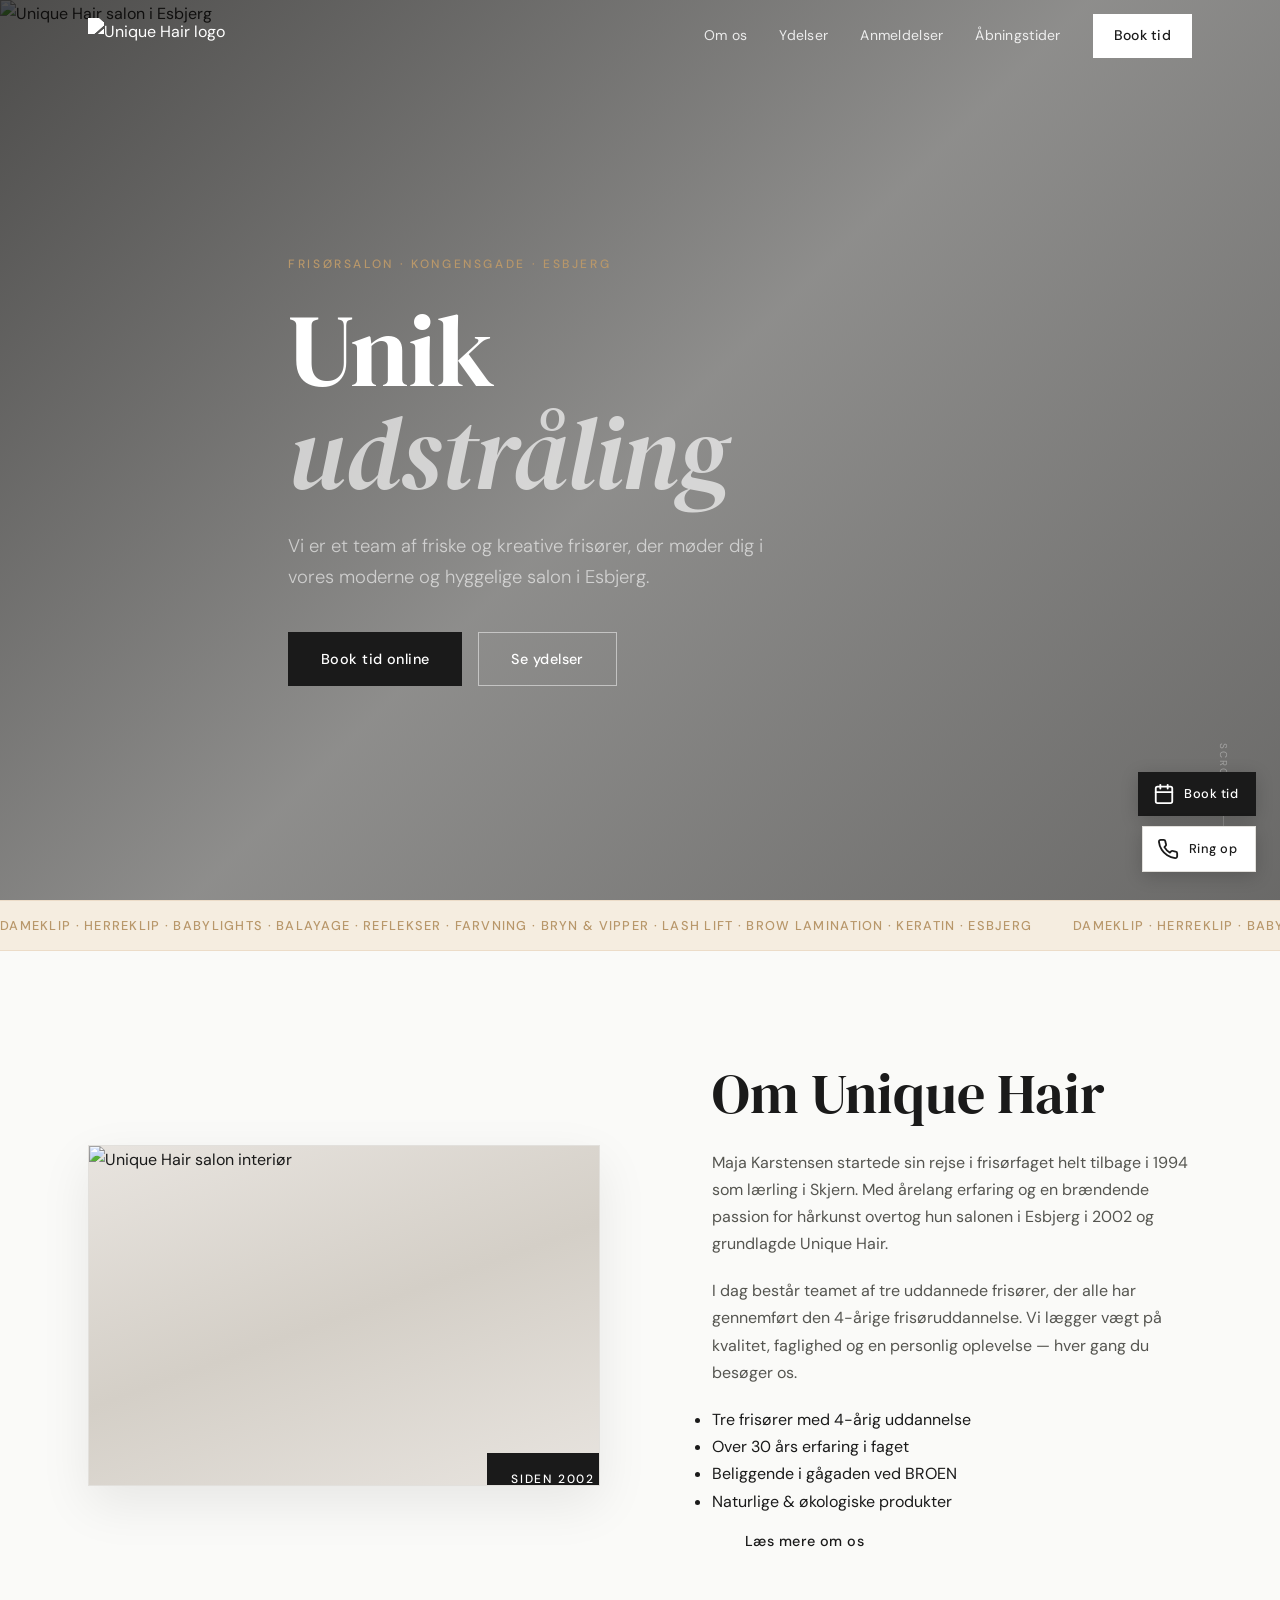
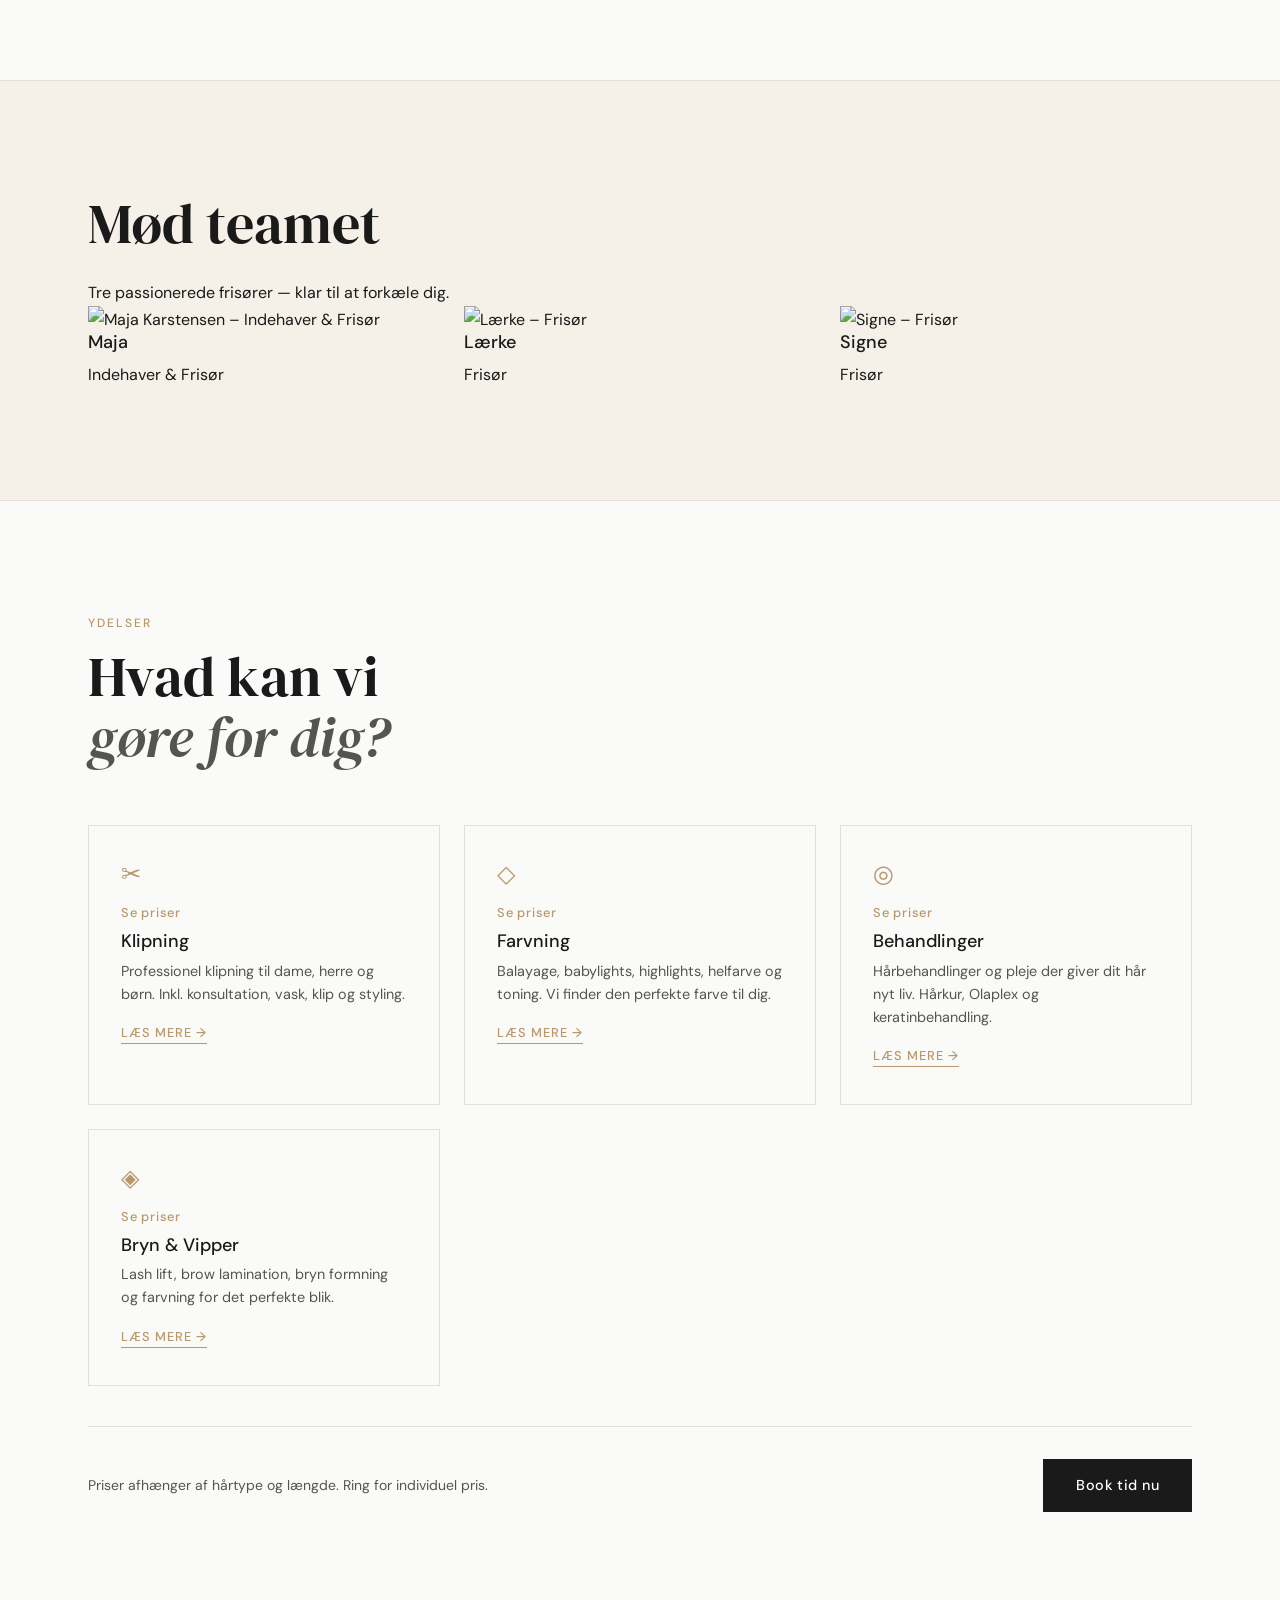
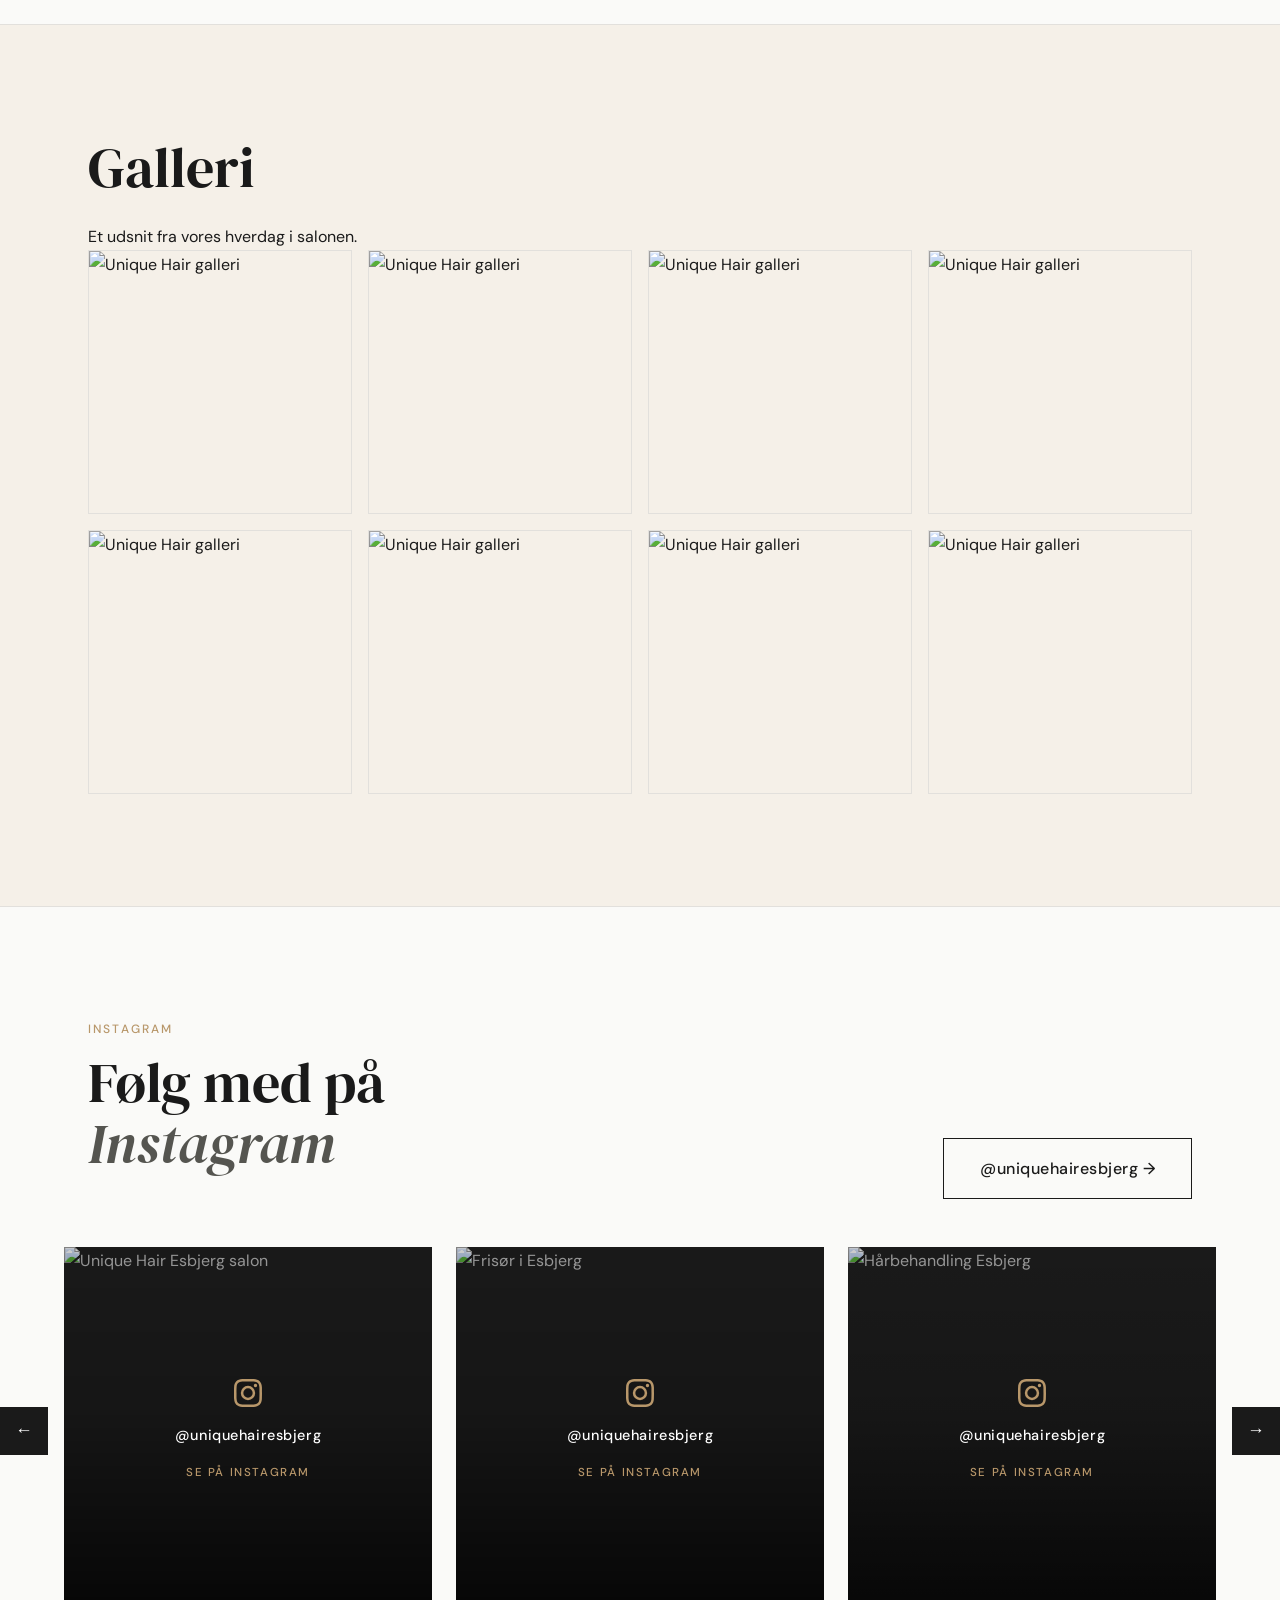
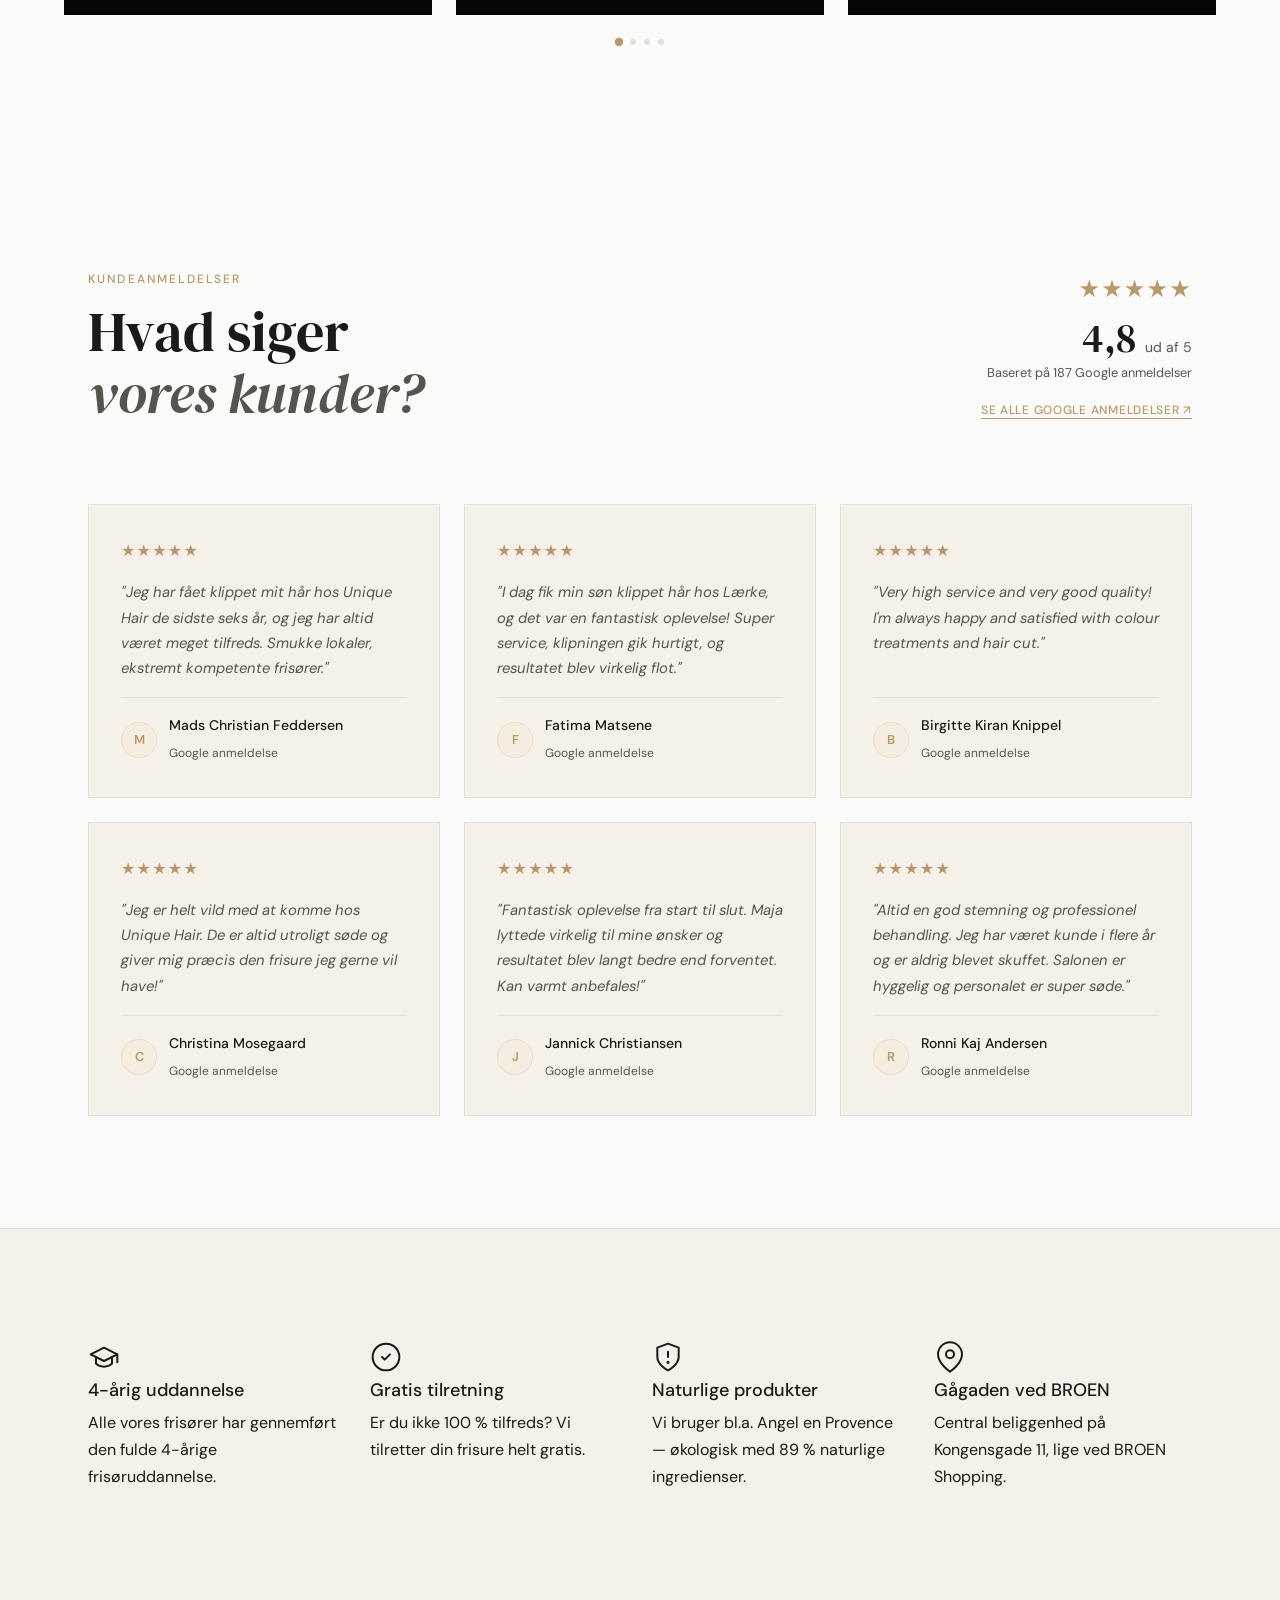
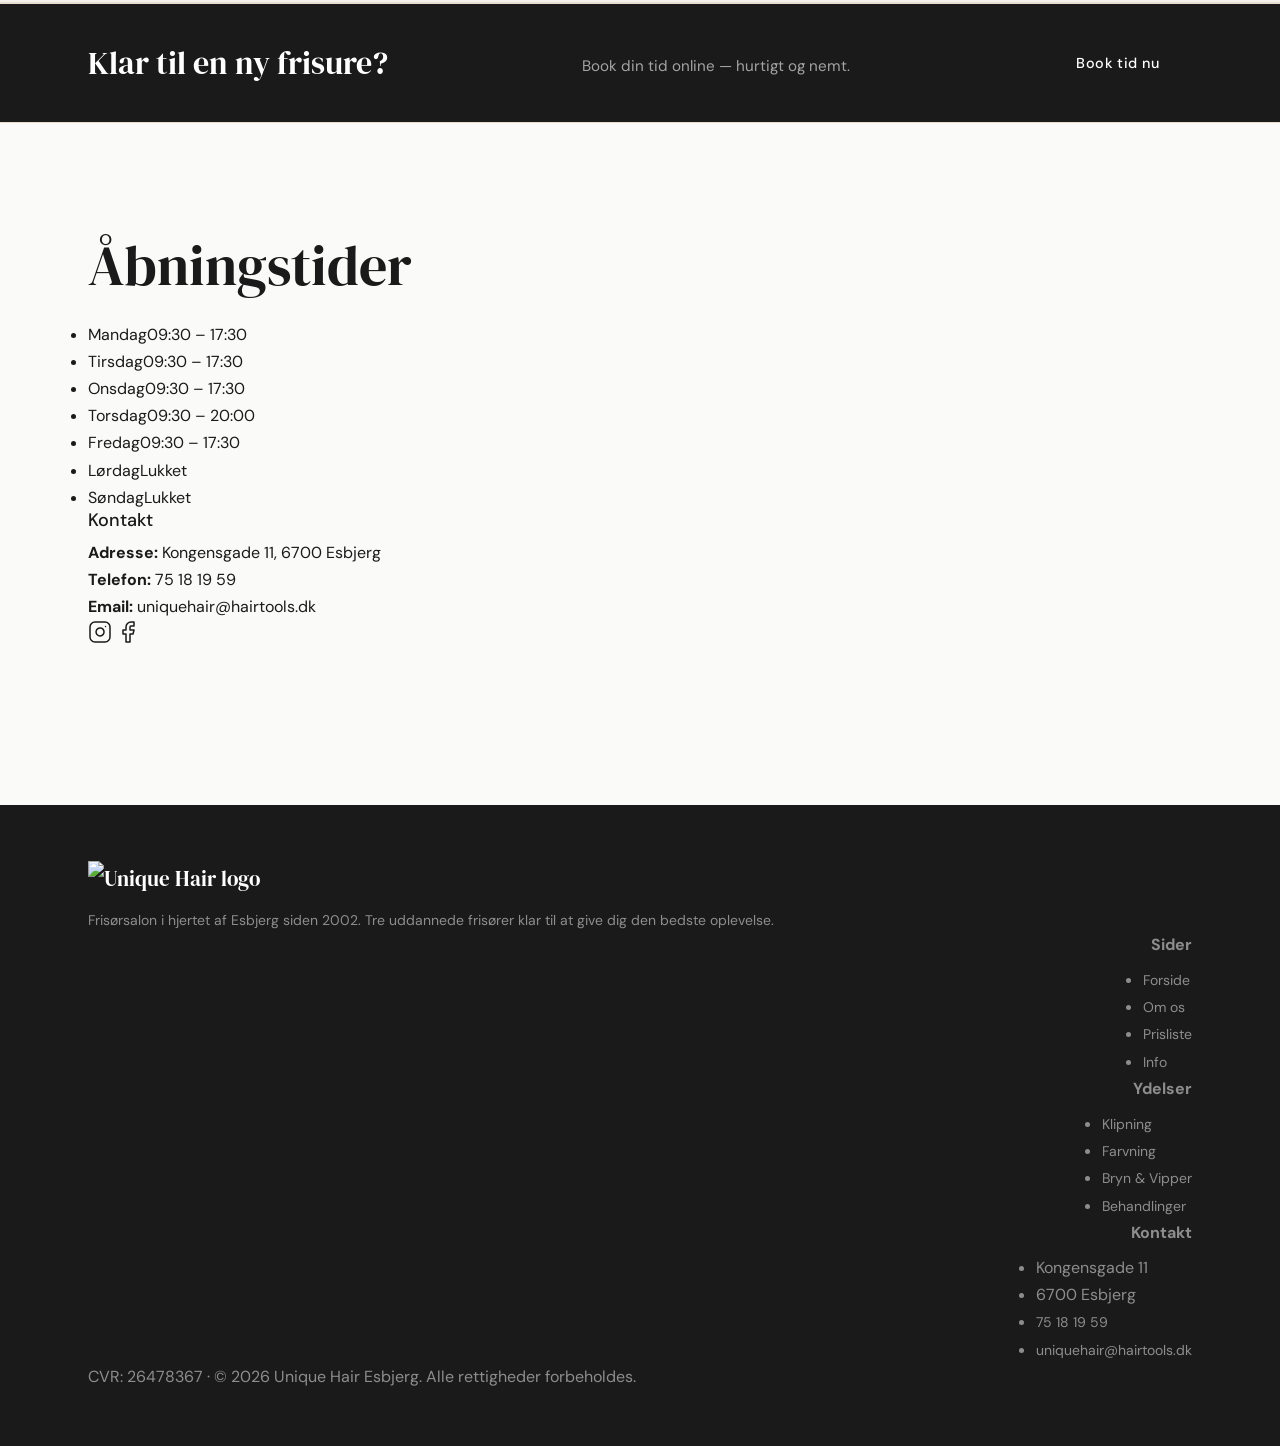
==== index.html @ e94c8b73 "Initial commit: Unique Hair Esbjerg website Complete static website for Unique Hair Esbjerg salon wi" ====
<!DOCTYPE html>
<html lang="da">
<head>
  <meta charset="UTF-8">
  <meta name="viewport" content="width=device-width, initial-scale=1.0">
  <title>God Billig Frisør Esbjerg | Unique Hair i Gågaden ved BROEN</title>
  <meta name="description" content="Hos Frisør Unique Hair Esbjerg er det dig og dit hår vi koncentrerer os om. Tre uddannede frisører med 4-årig uddannelse. Kongensgade 11 ved BROEN. Book online.">
  <meta name="robots" content="index, follow">
  <meta name="geo.region" content="DK-84">
  <meta name="geo.placename" content="Esbjerg">
  <meta name="geo.position" content="55.465761;8.454905">
  <meta name="ICBM" content="55.465761, 8.454905">

  <!-- Open Graph -->
  <meta property="og:title" content="God Billig Frisør Esbjerg | Unique Hair i Gågaden ved BROEN">
  <meta property="og:description" content="Hos Frisør Unique Hair Esbjerg er det dig og dit hår vi koncentrerer os om. Tre uddannede frisører med 4-årig uddannelse. Kongensgade 11 ved BROEN. Book online.">
  <meta property="og:image" content="https://uniquehair.dk/wp-content/uploads/2024/10/1G1A9072-scaled.jpg">
  <meta property="og:url" content="https://uniquehair.dk">
  <meta property="og:type" content="website">
  <meta property="og:locale" content="da_DK">

  <!-- JSON-LD -->
  <script type="application/ld+json">
  {
    "@context": "https://schema.org",
    "@type": "HairSalon",
    "name": "Unique Hair Esbjerg",
    "image": "https://uniquehair.dk/wp-content/uploads/2025/02/uh-black.png",
    "url": "https://uniquehair.dk",
    "telephone": "+4575181959",
    "email": "uniquehair@hairtools.dk",
    "address": {
      "@type": "PostalAddress",
      "streetAddress": "Kongensgade 11",
      "addressLocality": "Esbjerg",
      "postalCode": "6700",
      "addressCountry": "DK"
    },
    "geo": {
      "@type": "GeoCoordinates",
      "latitude": 55.465761,
      "longitude": 8.454905
    },
    "openingHoursSpecification": [
      {
        "@type": "OpeningHoursSpecification",
        "dayOfWeek": ["Monday", "Tuesday", "Wednesday", "Friday"],
        "opens": "09:30",
        "closes": "17:30"
      },
      {
        "@type": "OpeningHoursSpecification",
        "dayOfWeek": "Thursday",
        "opens": "09:30",
        "closes": "20:00"
      }
    ],
    "aggregateRating": {
      "@type": "AggregateRating",
      "ratingValue": "5.0",
      "reviewCount": "9",
      "bestRating": "5"
    },
    "employee": [
      {
        "@type": "Person",
        "name": "Maja Karstensen",
        "jobTitle": "Indehaver & Frisør"
      },
      {
        "@type": "Person",
        "name": "Lærke",
        "jobTitle": "Frisør"
      },
      {
        "@type": "Person",
        "name": "Signe",
        "jobTitle": "Frisør"
      }
    ]
  }
  </script>

  <!-- Google Fonts -->
  <link rel="preconnect" href="https://fonts.googleapis.com">
  <link rel="preconnect" href="https://fonts.gstatic.com" crossorigin>
  <link href="https://fonts.googleapis.com/css2?family=DM+Sans:ital,opsz,wght@0,9..40,200..700;1,9..40,200..700&family=DM+Serif+Display:ital@0;1&display=swap" rel="stylesheet">

  <!-- Stylesheet -->
  <link rel="stylesheet" href="css/style.css">
</head>
<body>

  <!-- ============ HEADER / NAV ============ -->
  <header class="nav" id="nav">
    <div class="nav__inner container">
      <a href="index.html" class="nav__logo">
        <img src="https://uniquehair.dk/wp-content/uploads/2025/02/uh-black.png" alt="Unique Hair logo" class="nav__logo-img">
      </a>
      <nav class="nav__links" aria-label="Prim&aelig;r navigation">
        <a href="#om-os">Om os</a>
        <a href="#ydelser">Ydelser</a>
        <a href="#anmeldelser">Anmeldelser</a>
        <a href="#aabent">&Aring;bningstider</a>
        <a href="https://salonbook.one/?uniquehair#/" target="_blank" rel="noopener" class="nav__cta">Book tid</a>
      </nav>
      <button class="nav__burger" aria-label="&Aring;bn menu" aria-expanded="false">
        <span></span><span></span><span></span>
      </button>
    </div>
  </header>

  <!-- ============ MOBILE NAV ============ -->
  <nav class="nav__mobile" aria-label="Mobilnavigation">
    <a href="#om-os">Om os</a>
    <a href="#ydelser">Ydelser</a>
    <a href="#anmeldelser">Anmeldelser</a>
    <a href="#aabent">&Aring;bningstider</a>
    <a href="https://salonbook.one/?uniquehair#/" target="_blank" rel="noopener">Book tid &rarr;</a>
  </nav>

  <!-- ============ HERO ============ -->
  <section class="hero" id="top">
    <div class="hero__bg">
      <img src="https://uniquehair.dk/wp-content/uploads/2024/10/1G1A9072-scaled.jpg" alt="Unique Hair salon i Esbjerg" class="hero__photo">
      <div class="hero__overlay"></div>
    </div>
    <div class="hero__content container">
      <p class="hero__eyebrow reveal">Fris&oslash;rsalon &middot; Kongensgade &middot; Esbjerg</p>
      <h1 class="hero__headline reveal delay-1">Unik<br><em>udstr&aring;ling</em></h1>
      <p class="hero__sub reveal delay-2">Vi er et team af friske og kreative fris&oslash;rer, der m&oslash;der dig i vores moderne og hyggelige salon i Esbjerg.</p>
      <div class="hero__actions reveal delay-3">
        <a href="https://salonbook.one/?uniquehair#/" class="btn btn--primary" target="_blank" rel="noopener">Book tid online</a>
        <a href="#ydelser" class="btn btn--ghost">Se ydelser</a>
      </div>
    </div>
    <div class="hero__scroll-hint reveal delay-4" aria-hidden="true">
      <span>Scroll</span>
      <div class="hero__scroll-line"></div>
    </div>
  </section>

  <!-- ============ MARQUEE ============ -->
  <div class="marquee" aria-hidden="true">
    <div class="marquee__track">
      <span>Dameklip &middot; Herreklip &middot; Babylights &middot; Balayage &middot; Reflekser &middot; Farvning &middot; Bryn &amp; Vipper &middot; Lash Lift &middot; Brow Lamination &middot; Keratin &middot; Esbjerg &nbsp;&nbsp;</span>
      <span>Dameklip &middot; Herreklip &middot; Babylights &middot; Balayage &middot; Reflekser &middot; Farvning &middot; Bryn &amp; Vipper &middot; Lash Lift &middot; Brow Lamination &middot; Keratin &middot; Esbjerg &nbsp;&nbsp;</span>
    </div>
  </div>

  <!-- ============ ABOUT ============ -->
  <section class="about section" id="om-os">
    <div class="container">
      <div class="about__grid">
        <div class="about__img-wrap reveal">
          <img src="https://uniquehair.dk/wp-content/uploads/2024/10/1G1A9721-scaled.jpg" alt="Unique Hair salon interiør" class="about__img" loading="lazy">
          <span class="about__tag">Siden 2002</span>
        </div>
        <div class="about__text reveal delay-1">
          <h2 class="section__title">Om Unique Hair</h2>
          <p>Maja Karstensen startede sin rejse i fris&oslash;rfaget helt tilbage i 1994 som l&aelig;rling i Skjern. Med &aring;relang erfaring og en br&aelig;ndende passion for h&aring;rkunst overtog hun salonen i Esbjerg i 2002 og grundlagde Unique Hair.</p>
          <p>I dag best&aring;r teamet af tre uddannede fris&oslash;rer, der alle har gennemf&oslash;rt den 4-&aring;rige fris&oslash;ruddannelse. Vi l&aelig;gger v&aelig;gt p&aring; kvalitet, faglighed og en personlig oplevelse &mdash; hver gang du bes&oslash;ger os.</p>
          <ul class="about__credentials">
            <li>Tre fris&oslash;rer med 4-&aring;rig uddannelse</li>
            <li>Over 30 &aring;rs erfaring i faget</li>
            <li>Beliggende i g&aring;gaden ved BROEN</li>
            <li>Naturlige &amp; &oslash;kologiske produkter</li>
          </ul>
          <a href="om-os.html" class="btn btn--secondary">L&aelig;s mere om os</a>
        </div>
      </div>
    </div>
  </section>

  <!-- ============ TEAM ============ -->
  <section class="team section" id="team">
    <div class="container">
      <h2 class="section__title reveal">Mød teamet</h2>
      <p class="section__sub reveal delay-1">Tre passionerede fris&oslash;rer &mdash; klar til at forkæle dig.</p>
      <div class="team__grid">
        <div class="team__card reveal delay-1">
          <div class="team__img-wrap">
            <img src="https://uniquehair.dk/wp-content/uploads/2024/10/1G1A9335-scaled.jpg" alt="Maja Karstensen – Indehaver & Frisør" class="team__img" loading="lazy">
          </div>
          <h3 class="team__name">Maja</h3>
          <p class="team__role">Indehaver &amp; Fris&oslash;r</p>
        </div>
        <div class="team__card reveal delay-2">
          <div class="team__img-wrap">
            <img src="https://uniquehair.dk/wp-content/uploads/2024/10/1G1A9483-scaled.jpg" alt="Lærke – Frisør" class="team__img" loading="lazy">
          </div>
          <h3 class="team__name">L&aelig;rke</h3>
          <p class="team__role">Fris&oslash;r</p>
        </div>
        <div class="team__card reveal delay-3">
          <div class="team__img-wrap">
            <img src="https://uniquehair.dk/wp-content/uploads/2024/10/1G1A9542-scaled.jpg" alt="Signe – Frisør" class="team__img" loading="lazy">
          </div>
          <h3 class="team__name">Signe</h3>
          <p class="team__role">Fris&oslash;r</p>
        </div>
      </div>
    </div>
  </section>

  <!-- ============ SERVICES ============ -->
  <section class="services section" id="ydelser">
    <div class="container">
      <div class="services__header">
        <p class="section-label reveal">Ydelser</p>
        <h2 class="reveal delay-1">Hvad kan vi<br><em>g&oslash;re for dig?</em></h2>
      </div>
      <div class="services__grid">
        <div class="service-card reveal">
          <div class="service-card__icon">&#9986;</div>
          <span class="service-card__price">Se priser</span>
          <h3>Klipning</h3>
          <p>Professionel klipning til dame, herre og b&oslash;rn. Inkl. konsultation, vask, klip og styling.</p>
          <a href="ydelser/klipning.html" class="service-card__link">L&aelig;s mere &rarr;</a>
        </div>
        <div class="service-card reveal delay-1">
          <div class="service-card__icon">&#9671;</div>
          <span class="service-card__price">Se priser</span>
          <h3>Farvning</h3>
          <p>Balayage, babylights, highlights, helfarve og toning. Vi finder den perfekte farve til dig.</p>
          <a href="ydelser/farvning.html" class="service-card__link">L&aelig;s mere &rarr;</a>
        </div>
        <div class="service-card reveal delay-2">
          <div class="service-card__icon">&#9678;</div>
          <span class="service-card__price">Se priser</span>
          <h3>Behandlinger</h3>
          <p>H&aring;rbehandlinger og pleje der giver dit h&aring;r nyt liv. H&aring;rkur, Olaplex og keratinbehandling.</p>
          <a href="ydelser/behandlinger.html" class="service-card__link">L&aelig;s mere &rarr;</a>
        </div>
        <div class="service-card reveal delay-3">
          <div class="service-card__icon">&#9672;</div>
          <span class="service-card__price">Se priser</span>
          <h3>Bryn &amp; Vipper</h3>
          <p>Lash lift, brow lamination, bryn formning og farvning for det perfekte blik.</p>
          <a href="ydelser/bryn-vipper.html" class="service-card__link">L&aelig;s mere &rarr;</a>
        </div>
      </div>
      <div class="services__footer reveal">
        <p>Priser afh&aelig;nger af h&aring;rtype og l&aelig;ngde. Ring for individuel pris.</p>
        <a href="https://salonbook.one/?uniquehair#/" target="_blank" rel="noopener" class="btn btn--primary">Book tid nu</a>
      </div>
    </div>
  </section>

  <!-- ============ GALLERY ============ -->
  <section class="gallery section" id="galleri">
    <div class="container">
      <h2 class="section__title reveal">Galleri</h2>
      <p class="section__sub reveal delay-1">Et udsnit fra vores hverdag i salonen.</p>
      <div class="gallery__grid">
        <div class="gallery__item reveal delay-1">
          <img src="https://uniquehair.dk/wp-content/uploads/2024/10/1G1A9679-scaled.jpg" alt="Unique Hair galleri" class="gallery__img" loading="lazy">
        </div>
        <div class="gallery__item reveal delay-2">
          <img src="https://uniquehair.dk/wp-content/uploads/2024/10/1G1A9717-scaled.jpg" alt="Unique Hair galleri" class="gallery__img" loading="lazy">
        </div>
        <div class="gallery__item reveal delay-3">
          <img src="https://uniquehair.dk/wp-content/uploads/2024/10/1G1A9708-scaled.jpg" alt="Unique Hair galleri" class="gallery__img" loading="lazy">
        </div>
        <div class="gallery__item reveal delay-4">
          <img src="https://uniquehair.dk/wp-content/uploads/2024/10/1G1A9699-scaled.jpg" alt="Unique Hair galleri" class="gallery__img" loading="lazy">
        </div>
        <div class="gallery__item reveal delay-1">
          <img src="https://uniquehair.dk/wp-content/uploads/2024/10/1G1A9648-scaled.jpg" alt="Unique Hair galleri" class="gallery__img" loading="lazy">
        </div>
        <div class="gallery__item reveal delay-2">
          <img src="https://uniquehair.dk/wp-content/uploads/2024/10/1G1A9632-scaled.jpg" alt="Unique Hair galleri" class="gallery__img" loading="lazy">
        </div>
        <div class="gallery__item reveal delay-3">
          <img src="https://uniquehair.dk/wp-content/uploads/2024/10/1G1A9624-scaled.jpg" alt="Unique Hair galleri" class="gallery__img" loading="lazy">
        </div>
        <div class="gallery__item reveal delay-4">
          <img src="https://uniquehair.dk/wp-content/uploads/2024/10/1G1A9617-scaled.jpg" alt="Unique Hair galleri" class="gallery__img" loading="lazy">
        </div>
      </div>
    </div>
  </section>

  <!-- ============ INSTAGRAM ============ -->
  <section class="instagram section" id="instagram">
    <div class="container">
      <div class="instagram__header">
        <div>
          <p class="section-label reveal">Instagram</p>
          <h2 class="reveal delay-1">Følg med på<br><em>Instagram</em></h2>
        </div>
        <a href="https://www.instagram.com/uniquehairesbjerg/" target="_blank" rel="noopener" class="btn btn--outline reveal delay-2">@uniquehairesbjerg →</a>
      </div>
    </div>
    <div class="ig-carousel">
      <button class="ig-carousel__btn ig-carousel__btn--prev" aria-label="Forrige">&#8592;</button>
      <div class="ig-carousel__track-wrap">
        <div class="ig-carousel__track" id="igTrack">
          <div class="ig-carousel__slide">
            <a href="https://www.instagram.com/uniquehairesbjerg/" target="_blank" rel="noopener" class="ig-card ig-card--photo">
              <img src="https://uniquehair.dk/wp-content/uploads/2024/10/1G1A9679-scaled.jpg" alt="Unique Hair Esbjerg salon" class="ig-card__photo" loading="lazy">
              <svg class="ig-card__icon" width="28" height="28" viewBox="0 0 24 24" fill="currentColor" aria-hidden="true"><path d="M12 2.163c3.204 0 3.584.012 4.85.07 3.252.148 4.771 1.691 4.919 4.919.058 1.265.069 1.645.069 4.849 0 3.205-.012 3.584-.069 4.849-.149 3.225-1.664 4.771-4.919 4.919-1.266.058-1.644.07-4.85.07-3.204 0-3.584-.012-4.849-.07-3.26-.149-4.771-1.699-4.919-4.92-.058-1.265-.07-1.644-.07-4.849 0-3.204.013-3.583.07-4.849.149-3.227 1.664-4.771 4.919-4.919 1.266-.057 1.645-.069 4.849-.069zM12 0C8.741 0 8.333.014 7.053.072 2.695.272.273 2.69.073 7.052.014 8.333 0 8.741 0 12c0 3.259.014 3.668.072 4.948.2 4.358 2.618 6.78 6.98 6.98C8.333 23.986 8.741 24 12 24c3.259 0 3.668-.014 4.948-.072 4.354-.2 6.782-2.618 6.979-6.98.059-1.28.073-1.689.073-4.948 0-3.259-.014-3.667-.072-4.947-.196-4.354-2.617-6.78-6.979-6.98C15.668.014 15.259 0 12 0zm0 5.838a6.162 6.162 0 100 12.324 6.162 6.162 0 000-12.324zM12 16a4 4 0 110-8 4 4 0 010 8zm6.406-11.845a1.44 1.44 0 100 2.881 1.44 1.44 0 000-2.881z"/></svg>
              <span class="ig-card__handle">@uniquehairesbjerg</span>
              <span class="ig-card__cta">Se på Instagram</span>
            </a>
          </div>
          <div class="ig-carousel__slide">
            <a href="https://www.instagram.com/uniquehairesbjerg/" target="_blank" rel="noopener" class="ig-card ig-card--photo">
              <img src="https://uniquehair.dk/wp-content/uploads/2024/10/1G1A9648-scaled.jpg" alt="Frisør i Esbjerg" class="ig-card__photo" loading="lazy">
              <svg class="ig-card__icon" width="28" height="28" viewBox="0 0 24 24" fill="currentColor" aria-hidden="true"><path d="M12 2.163c3.204 0 3.584.012 4.85.07 3.252.148 4.771 1.691 4.919 4.919.058 1.265.069 1.645.069 4.849 0 3.205-.012 3.584-.069 4.849-.149 3.225-1.664 4.771-4.919 4.919-1.266.058-1.644.07-4.85.07-3.204 0-3.584-.012-4.849-.07-3.26-.149-4.771-1.699-4.919-4.92-.058-1.265-.07-1.644-.07-4.849 0-3.204.013-3.583.07-4.849.149-3.227 1.664-4.771 4.919-4.919 1.266-.057 1.645-.069 4.849-.069zM12 0C8.741 0 8.333.014 7.053.072 2.695.272.273 2.69.073 7.052.014 8.333 0 8.741 0 12c0 3.259.014 3.668.072 4.948.2 4.358 2.618 6.78 6.98 6.98C8.333 23.986 8.741 24 12 24c3.259 0 3.668-.014 4.948-.072 4.354-.2 6.782-2.618 6.979-6.98.059-1.28.073-1.689.073-4.948 0-3.259-.014-3.667-.072-4.947-.196-4.354-2.617-6.78-6.979-6.98C15.668.014 15.259 0 12 0zm0 5.838a6.162 6.162 0 100 12.324 6.162 6.162 0 000-12.324zM12 16a4 4 0 110-8 4 4 0 010 8zm6.406-11.845a1.44 1.44 0 100 2.881 1.44 1.44 0 000-2.881z"/></svg>
              <span class="ig-card__handle">@uniquehairesbjerg</span>
              <span class="ig-card__cta">Se på Instagram</span>
            </a>
          </div>
          <div class="ig-carousel__slide">
            <a href="https://www.instagram.com/uniquehairesbjerg/" target="_blank" rel="noopener" class="ig-card ig-card--photo">
              <img src="https://uniquehair.dk/wp-content/uploads/2024/10/1G1A9632-scaled.jpg" alt="Hårbehandling Esbjerg" class="ig-card__photo" loading="lazy">
              <svg class="ig-card__icon" width="28" height="28" viewBox="0 0 24 24" fill="currentColor" aria-hidden="true"><path d="M12 2.163c3.204 0 3.584.012 4.85.07 3.252.148 4.771 1.691 4.919 4.919.058 1.265.069 1.645.069 4.849 0 3.205-.012 3.584-.069 4.849-.149 3.225-1.664 4.771-4.919 4.919-1.266.058-1.644.07-4.85.07-3.204 0-3.584-.012-4.849-.07-3.26-.149-4.771-1.699-4.919-4.92-.058-1.265-.07-1.644-.07-4.849 0-3.204.013-3.583.07-4.849.149-3.227 1.664-4.771 4.919-4.919 1.266-.057 1.645-.069 4.849-.069zM12 0C8.741 0 8.333.014 7.053.072 2.695.272.273 2.69.073 7.052.014 8.333 0 8.741 0 12c0 3.259.014 3.668.072 4.948.2 4.358 2.618 6.78 6.98 6.98C8.333 23.986 8.741 24 12 24c3.259 0 3.668-.014 4.948-.072 4.354-.2 6.782-2.618 6.979-6.98.059-1.28.073-1.689.073-4.948 0-3.259-.014-3.667-.072-4.947-.196-4.354-2.617-6.78-6.979-6.98C15.668.014 15.259 0 12 0zm0 5.838a6.162 6.162 0 100 12.324 6.162 6.162 0 000-12.324zM12 16a4 4 0 110-8 4 4 0 010 8zm6.406-11.845a1.44 1.44 0 100 2.881 1.44 1.44 0 000-2.881z"/></svg>
              <span class="ig-card__handle">@uniquehairesbjerg</span>
              <span class="ig-card__cta">Se på Instagram</span>
            </a>
          </div>
          <div class="ig-carousel__slide">
            <a href="https://www.instagram.com/uniquehairesbjerg/" target="_blank" rel="noopener" class="ig-card ig-card--photo">
              <img src="https://uniquehair.dk/wp-content/uploads/2024/10/1G1A9624-scaled.jpg" alt="Klipning i Esbjerg gågade" class="ig-card__photo" loading="lazy">
              <svg class="ig-card__icon" width="28" height="28" viewBox="0 0 24 24" fill="currentColor" aria-hidden="true"><path d="M12 2.163c3.204 0 3.584.012 4.85.07 3.252.148 4.771 1.691 4.919 4.919.058 1.265.069 1.645.069 4.849 0 3.205-.012 3.584-.069 4.849-.149 3.225-1.664 4.771-4.919 4.919-1.266.058-1.644.07-4.85.07-3.204 0-3.584-.012-4.849-.07-3.26-.149-4.771-1.699-4.919-4.92-.058-1.265-.07-1.644-.07-4.849 0-3.204.013-3.583.07-4.849.149-3.227 1.664-4.771 4.919-4.919 1.266-.057 1.645-.069 4.849-.069zM12 0C8.741 0 8.333.014 7.053.072 2.695.272.273 2.69.073 7.052.014 8.333 0 8.741 0 12c0 3.259.014 3.668.072 4.948.2 4.358 2.618 6.78 6.98 6.98C8.333 23.986 8.741 24 12 24c3.259 0 3.668-.014 4.948-.072 4.354-.2 6.782-2.618 6.979-6.98.059-1.28.073-1.689.073-4.948 0-3.259-.014-3.667-.072-4.947-.196-4.354-2.617-6.78-6.979-6.98C15.668.014 15.259 0 12 0zm0 5.838a6.162 6.162 0 100 12.324 6.162 6.162 0 000-12.324zM12 16a4 4 0 110-8 4 4 0 010 8zm6.406-11.845a1.44 1.44 0 100 2.881 1.44 1.44 0 000-2.881z"/></svg>
              <span class="ig-card__handle">@uniquehairesbjerg</span>
              <span class="ig-card__cta">Se på Instagram</span>
            </a>
          </div>
          <div class="ig-carousel__slide">
            <a href="https://www.instagram.com/uniquehairesbjerg/" target="_blank" rel="noopener" class="ig-card ig-card--photo">
              <img src="https://uniquehair.dk/wp-content/uploads/2024/10/1G1A9617-scaled.jpg" alt="Farvning Esbjerg" class="ig-card__photo" loading="lazy">
              <svg class="ig-card__icon" width="28" height="28" viewBox="0 0 24 24" fill="currentColor" aria-hidden="true"><path d="M12 2.163c3.204 0 3.584.012 4.85.07 3.252.148 4.771 1.691 4.919 4.919.058 1.265.069 1.645.069 4.849 0 3.205-.012 3.584-.069 4.849-.149 3.225-1.664 4.771-4.919 4.919-1.266.058-1.644.07-4.85.07-3.204 0-3.584-.012-4.849-.07-3.26-.149-4.771-1.699-4.919-4.92-.058-1.265-.07-1.644-.07-4.849 0-3.204.013-3.583.07-4.849.149-3.227 1.664-4.771 4.919-4.919 1.266-.057 1.645-.069 4.849-.069zM12 0C8.741 0 8.333.014 7.053.072 2.695.272.273 2.69.073 7.052.014 8.333 0 8.741 0 12c0 3.259.014 3.668.072 4.948.2 4.358 2.618 6.78 6.98 6.98C8.333 23.986 8.741 24 12 24c3.259 0 3.668-.014 4.948-.072 4.354-.2 6.782-2.618 6.979-6.98.059-1.28.073-1.689.073-4.948 0-3.259-.014-3.667-.072-4.947-.196-4.354-2.617-6.78-6.979-6.98C15.668.014 15.259 0 12 0zm0 5.838a6.162 6.162 0 100 12.324 6.162 6.162 0 000-12.324zM12 16a4 4 0 110-8 4 4 0 010 8zm6.406-11.845a1.44 1.44 0 100 2.881 1.44 1.44 0 000-2.881z"/></svg>
              <span class="ig-card__handle">@uniquehairesbjerg</span>
              <span class="ig-card__cta">Se på Instagram</span>
            </a>
          </div>
          <div class="ig-carousel__slide">
            <a href="https://www.instagram.com/uniquehairesbjerg/" target="_blank" rel="noopener" class="ig-card ig-card--photo">
              <img src="https://uniquehair.dk/wp-content/uploads/2024/10/1G1A9599-scaled.jpg" alt="Balayage Esbjerg" class="ig-card__photo" loading="lazy">
              <svg class="ig-card__icon" width="28" height="28" viewBox="0 0 24 24" fill="currentColor" aria-hidden="true"><path d="M12 2.163c3.204 0 3.584.012 4.85.07 3.252.148 4.771 1.691 4.919 4.919.058 1.265.069 1.645.069 4.849 0 3.205-.012 3.584-.069 4.849-.149 3.225-1.664 4.771-4.919 4.919-1.266.058-1.644.07-4.85.07-3.204 0-3.584-.012-4.849-.07-3.26-.149-4.771-1.699-4.919-4.92-.058-1.265-.07-1.644-.07-4.849 0-3.204.013-3.583.07-4.849.149-3.227 1.664-4.771 4.919-4.919 1.266-.057 1.645-.069 4.849-.069zM12 0C8.741 0 8.333.014 7.053.072 2.695.272.273 2.69.073 7.052.014 8.333 0 8.741 0 12c0 3.259.014 3.668.072 4.948.2 4.358 2.618 6.78 6.98 6.98C8.333 23.986 8.741 24 12 24c3.259 0 3.668-.014 4.948-.072 4.354-.2 6.782-2.618 6.979-6.98.059-1.28.073-1.689.073-4.948 0-3.259-.014-3.667-.072-4.947-.196-4.354-2.617-6.78-6.979-6.98C15.668.014 15.259 0 12 0zm0 5.838a6.162 6.162 0 100 12.324 6.162 6.162 0 000-12.324zM12 16a4 4 0 110-8 4 4 0 010 8zm6.406-11.845a1.44 1.44 0 100 2.881 1.44 1.44 0 000-2.881z"/></svg>
              <span class="ig-card__handle">@uniquehairesbjerg</span>
              <span class="ig-card__cta">Se på Instagram</span>
            </a>
          </div>
        </div>
      </div>
      <button class="ig-carousel__btn ig-carousel__btn--next" aria-label="Næste">&#8594;</button>
    </div>
    <div class="ig-carousel__dots" id="igDots"></div>
  </section>

  <!-- ============ REVIEWS ============ -->
  <section class="reviews section" id="anmeldelser">
    <div class="container">
      <div class="reviews__header">
        <div>
          <p class="section-label reveal">Kundeanmeldelser</p>
          <h2 class="reveal delay-1">Hvad siger<br><em>vores kunder?</em></h2>
        </div>
        <div class="reviews__aggregate reveal delay-2">
          <div class="reviews__stars">
            <span class="star filled">&#9733;</span><span class="star filled">&#9733;</span><span class="star filled">&#9733;</span><span class="star filled">&#9733;</span><span class="star filled">&#9733;</span>
          </div>
          <p class="reviews__score">4,8 <span>ud af 5</span></p>
          <p class="reviews__count">Baseret på 187 Google anmeldelser</p>
          <a href="https://www.google.com/maps/place/Fris%C3%B8r+Unique+Hair+Esbjerg/@55.4657612,8.452325,17z/data=!4m8!3m7!1s0x464b26d3543126e3:0xca7ef25146477bee!8m2!3d55.4657612!4d8.4549053!9m1!1b1!16s%2Fg%2F1thq8g8v?entry=ttu" target="_blank" rel="noopener" class="reviews__source">Se alle Google anmeldelser &#8599;</a>
        </div>
      </div>

      <div class="reviews__grid">

        <div class="review-card reveal">
          <div class="review-card__stars">&#9733;&#9733;&#9733;&#9733;&#9733;</div>
          <p class="review-card__text">"Jeg har fået klippet mit hår hos Unique Hair de sidste seks år, og jeg har altid været meget tilfreds. Smukke lokaler, ekstremt kompetente frisører."</p>
          <div class="review-card__author">
            <div class="review-card__avatar">M</div>
            <div>
              <strong>Mads Christian Feddersen</strong>
              <span>Google anmeldelse</span>
            </div>
          </div>
        </div>

        <div class="review-card reveal delay-1">
          <div class="review-card__stars">&#9733;&#9733;&#9733;&#9733;&#9733;</div>
          <p class="review-card__text">"I dag fik min søn klippet hår hos Lærke, og det var en fantastisk oplevelse! Super service, klipningen gik hurtigt, og resultatet blev virkelig flot."</p>
          <div class="review-card__author">
            <div class="review-card__avatar">F</div>
            <div>
              <strong>Fatima Matsene</strong>
              <span>Google anmeldelse</span>
            </div>
          </div>
        </div>

        <div class="review-card reveal delay-2">
          <div class="review-card__stars">&#9733;&#9733;&#9733;&#9733;&#9733;</div>
          <p class="review-card__text">"Very high service and very good quality! I'm always happy and satisfied with colour treatments and hair cut."</p>
          <div class="review-card__author">
            <div class="review-card__avatar">B</div>
            <div>
              <strong>Birgitte Kiran Knippel</strong>
              <span>Google anmeldelse</span>
            </div>
          </div>
        </div>

        <div class="review-card reveal delay-3">
          <div class="review-card__stars">&#9733;&#9733;&#9733;&#9733;&#9733;</div>
          <p class="review-card__text">"Jeg er helt vild med at komme hos Unique Hair. De er altid utroligt søde og giver mig præcis den frisure jeg gerne vil have!"</p>
          <div class="review-card__author">
            <div class="review-card__avatar">C</div>
            <div>
              <strong>Christina Mosegaard</strong>
              <span>Google anmeldelse</span>
            </div>
          </div>
        </div>

        <div class="review-card reveal delay-1">
          <div class="review-card__stars">&#9733;&#9733;&#9733;&#9733;&#9733;</div>
          <p class="review-card__text">"Fantastisk oplevelse fra start til slut. Maja lyttede virkelig til mine ønsker og resultatet blev langt bedre end forventet. Kan varmt anbefales!"</p>
          <div class="review-card__author">
            <div class="review-card__avatar">J</div>
            <div>
              <strong>Jannick Christiansen</strong>
              <span>Google anmeldelse</span>
            </div>
          </div>
        </div>

        <div class="review-card reveal delay-2">
          <div class="review-card__stars">&#9733;&#9733;&#9733;&#9733;&#9733;</div>
          <p class="review-card__text">"Altid en god stemning og professionel behandling. Jeg har været kunde i flere år og er aldrig blevet skuffet. Salonen er hyggelig og personalet er super søde."</p>
          <div class="review-card__author">
            <div class="review-card__avatar">R</div>
            <div>
              <strong>Ronni Kaj Andersen</strong>
              <span>Google anmeldelse</span>
            </div>
          </div>
        </div>

      </div>
    </div>
  </section>

  <!-- ============ PERKS ============ -->
  <section class="perks section">
    <div class="container">
      <div class="perks__grid">
        <div class="perks__card reveal delay-1">
          <div class="perks__icon">
            <svg xmlns="http://www.w3.org/2000/svg" width="32" height="32" viewBox="0 0 24 24" fill="none" stroke="currentColor" stroke-width="1.5" stroke-linecap="round" stroke-linejoin="round"><path d="M22 10v6M2 10l10-5 10 5-10 5z"/><path d="M6 12v5c3 3 9 3 12 0v-5"/></svg>
          </div>
          <h3 class="perks__title">4-&aring;rig uddannelse</h3>
          <p class="perks__text">Alle vores fris&oslash;rer har gennemf&oslash;rt den fulde 4-&aring;rige fris&oslash;ruddannelse.</p>
        </div>
        <div class="perks__card reveal delay-2">
          <div class="perks__icon">
            <svg xmlns="http://www.w3.org/2000/svg" width="32" height="32" viewBox="0 0 24 24" fill="none" stroke="currentColor" stroke-width="1.5" stroke-linecap="round" stroke-linejoin="round"><path d="M12 22c5.523 0 10-4.477 10-10S17.523 2 12 2 2 6.477 2 12s4.477 10 10 10z"/><path d="m9 12 2 2 4-4"/></svg>
          </div>
          <h3 class="perks__title">Gratis tilretning</h3>
          <p class="perks__text">Er du ikke 100&nbsp;% tilfreds? Vi tilretter din frisure helt gratis.</p>
        </div>
        <div class="perks__card reveal delay-3">
          <div class="perks__icon">
            <svg xmlns="http://www.w3.org/2000/svg" width="32" height="32" viewBox="0 0 24 24" fill="none" stroke="currentColor" stroke-width="1.5" stroke-linecap="round" stroke-linejoin="round"><path d="M12 22s8-4 8-10V5l-8-3-8 3v7c0 6 8 10 8 10z"/><path d="M12 8v4"/><circle cx="12" cy="16" r=".5"/></svg>
          </div>
          <h3 class="perks__title">Naturlige produkter</h3>
          <p class="perks__text">Vi bruger bl.a. Angel en Provence &mdash; &oslash;kologisk med 89&nbsp;% naturlige ingredienser.</p>
        </div>
        <div class="perks__card reveal delay-4">
          <div class="perks__icon">
            <svg xmlns="http://www.w3.org/2000/svg" width="32" height="32" viewBox="0 0 24 24" fill="none" stroke="currentColor" stroke-width="1.5" stroke-linecap="round" stroke-linejoin="round"><path d="M21 10c0 7-9 13-9 13s-9-6-9-13a9 9 0 0 1 18 0z"/><circle cx="12" cy="10" r="3"/></svg>
          </div>
          <h3 class="perks__title">G&aring;gaden ved BROEN</h3>
          <p class="perks__text">Central beliggenhed p&aring; Kongensgade 11, lige ved BROEN Shopping.</p>
        </div>
      </div>
    </div>
  </section>

  <!-- ============ CTA BANNER ============ -->
  <section class="cta-banner">
    <div class="container">
      <div class="cta-banner__inner reveal">
        <h2 class="cta-banner__title">Klar til en ny frisure?</h2>
        <p class="cta-banner__text">Book din tid online &mdash; hurtigt og nemt.</p>
        <a href="https://salonbook.one/?uniquehair#/" class="btn btn--primary" target="_blank" rel="noopener">Book tid nu</a>
      </div>
    </div>
  </section>

  <!-- ============ INFO / HOURS ============ -->
  <section class="info section" id="aabent">
    <div class="container">
      <div class="info__grid">
        <div class="info__hours reveal">
          <h2 class="section__title">&Aring;bningstider</h2>
          <ul class="info__hours-list">
            <li><span>Mandag</span><span>09:30 &ndash; 17:30</span></li>
            <li><span>Tirsdag</span><span>09:30 &ndash; 17:30</span></li>
            <li><span>Onsdag</span><span>09:30 &ndash; 17:30</span></li>
            <li><span>Torsdag</span><span>09:30 &ndash; 20:00</span></li>
            <li><span>Fredag</span><span>09:30 &ndash; 17:30</span></li>
            <li class="info__closed"><span>L&oslash;rdag</span><span>Lukket</span></li>
            <li class="info__closed"><span>S&oslash;ndag</span><span>Lukket</span></li>
          </ul>

          <div class="info__contact">
            <h3>Kontakt</h3>
            <p><strong>Adresse:</strong> Kongensgade 11, 6700 Esbjerg</p>
            <p><strong>Telefon:</strong> <a href="tel:+4575181959">75 18 19 59</a></p>
            <p><strong>Email:</strong> <a href="mailto:uniquehair@hairtools.dk">uniquehair@hairtools.dk</a></p>
            <div class="info__social">
              <a href="https://www.instagram.com/uniquehairesbjerg/" target="_blank" rel="noopener" aria-label="Instagram">
                <svg xmlns="http://www.w3.org/2000/svg" width="24" height="24" viewBox="0 0 24 24" fill="none" stroke="currentColor" stroke-width="1.5" stroke-linecap="round" stroke-linejoin="round"><rect x="2" y="2" width="20" height="20" rx="5" ry="5"/><path d="M16 11.37A4 4 0 1 1 12.63 8 4 4 0 0 1 16 11.37z"/><line x1="17.5" y1="6.5" x2="17.51" y2="6.5"/></svg>
              </a>
              <a href="https://www.facebook.com/uniquehairesbjerg/" target="_blank" rel="noopener" aria-label="Facebook">
                <svg xmlns="http://www.w3.org/2000/svg" width="24" height="24" viewBox="0 0 24 24" fill="none" stroke="currentColor" stroke-width="1.5" stroke-linecap="round" stroke-linejoin="round"><path d="M18 2h-3a5 5 0 0 0-5 5v3H7v4h3v8h4v-8h3l1-4h-4V7a1 1 0 0 1 1-1h3z"/></svg>
              </a>
            </div>
          </div>
        </div>

        <div class="info__map reveal delay-1">
          <iframe src="https://www.google.com/maps/embed?pb=!1m18!1m12!1m3!1d2261.8!2d8.4549053!3d55.4657612!2m3!1f0!2f0!3f0!3m2!1i1024!2i768!4f13.1!3m3!1m2!1s0x464b26d3543126e3%3A0xca7ef25146477bee!2sFris%C3%B8r%20Unique%20Hair%20Esbjerg!5e0!3m2!1sda!2sdk!4v1" width="100%" height="450" style="border:0;" allowfullscreen="" loading="lazy" referrerpolicy="no-referrer-when-downgrade" title="Unique Hair Esbjerg på Google Maps"></iframe>
        </div>
      </div>
    </div>
  </section>

  <!-- ============ FOOTER ============ -->
  <footer class="footer">
    <div class="container">
      <div class="footer__grid">
        <div class="footer__brand">
          <img src="https://uniquehair.dk/wp-content/uploads/2025/02/uh-black.png" alt="Unique Hair logo" class="footer__logo" loading="lazy">
          <p>Fris&oslash;rsalon i hjertet af Esbjerg siden 2002. Tre uddannede fris&oslash;rer klar til at give dig den bedste oplevelse.</p>
        </div>
        <div class="footer__links">
          <h4>Sider</h4>
          <ul>
            <li><a href="index.html">Forside</a></li>
            <li><a href="om-os.html">Om os</a></li>
            <li><a href="prisliste.html">Prisliste</a></li>
            <li><a href="info.html">Info</a></li>
          </ul>
        </div>
        <div class="footer__links">
          <h4>Ydelser</h4>
          <ul>
            <li><a href="ydelser/klipning.html">Klipning</a></li>
            <li><a href="ydelser/farvning.html">Farvning</a></li>
            <li><a href="ydelser/bryn-vipper.html">Bryn &amp; Vipper</a></li>
            <li><a href="ydelser/behandlinger.html">Behandlinger</a></li>
          </ul>
        </div>
        <div class="footer__links">
          <h4>Kontakt</h4>
          <ul>
            <li>Kongensgade 11</li>
            <li>6700 Esbjerg</li>
            <li><a href="tel:+4575181959">75 18 19 59</a></li>
            <li><a href="mailto:uniquehair@hairtools.dk">uniquehair@hairtools.dk</a></li>
          </ul>
        </div>
      </div>
      <div class="footer__bottom">
        <p>CVR: 26478367 &middot; &copy; 2026 Unique Hair Esbjerg. Alle rettigheder forbeholdes.</p>
      </div>
    </div>
  </footer>

  <!-- ============ FABs ============ -->
  <div class="fab-group">
    <a href="https://salonbook.one/?uniquehair#/" class="fab fab--book" target="_blank" rel="noopener" aria-label="Book tid">
      <svg xmlns="http://www.w3.org/2000/svg" width="22" height="22" viewBox="0 0 24 24" fill="none" stroke="currentColor" stroke-width="2" stroke-linecap="round" stroke-linejoin="round"><rect x="3" y="4" width="18" height="18" rx="2" ry="2"/><line x1="16" y1="2" x2="16" y2="6"/><line x1="8" y1="2" x2="8" y2="6"/><line x1="3" y1="10" x2="21" y2="10"/></svg>
      <span>Book tid</span>
    </a>
    <a href="tel:+4575181959" class="fab fab--phone" aria-label="Ring op">
      <svg xmlns="http://www.w3.org/2000/svg" width="22" height="22" viewBox="0 0 24 24" fill="none" stroke="currentColor" stroke-width="2" stroke-linecap="round" stroke-linejoin="round"><path d="M22 16.92v3a2 2 0 0 1-2.18 2 19.79 19.79 0 0 1-8.63-3.07 19.5 19.5 0 0 1-6-6 19.79 19.79 0 0 1-3.07-8.67A2 2 0 0 1 4.11 2h3a2 2 0 0 1 2 1.72 12.84 12.84 0 0 0 .7 2.81 2 2 0 0 1-.45 2.11L8.09 9.91a16 16 0 0 0 6 6l1.27-1.27a2 2 0 0 1 2.11-.45 12.84 12.84 0 0 0 2.81.7A2 2 0 0 1 22 16.92z"/></svg>
      <span>Ring op</span>
    </a>
  </div>

  <!-- ============ JS ============ -->
  <script src="js/main.js" defer></script>
</body>
</html>
---- css/style.css ----
/* ═══════════════════════════════════════════════════════
   Unique Hair Esbjerg – Scandinavian Minimalist Design System
   ═══════════════════════════════════════════════════════ */

/* ── RESET & BASE ── */
*, *::before, *::after { box-sizing: border-box; margin: 0; padding: 0; }

:root {
  /* Colours */
  --c-bg:        #fafaf8;
  --c-bg-alt:    #f5f0e8;
  --c-ink:       #1a1a1a;
  --c-ink-soft:  #555550;
  --c-border:    #e2e0dc;
  --c-accent:    #1a1a1a;
  --c-warm:      #b8976a;
  --c-warm-soft: #f5ede0;
  --c-white:     #ffffff;

  /* Typography */
  --f-sans:   'DM Sans', system-ui, sans-serif;
  --f-serif:  'DM Serif Display', Georgia, serif;

  /* Spacing */
  --space-xs:  0.5rem;
  --space-sm:  1rem;
  --space-md:  2rem;
  --space-lg:  4rem;
  --space-xl:  7rem;
  --space-2xl: 10rem;

  /* Animation */
  --ease-out:  cubic-bezier(0.16, 1, 0.3, 1);
  --ease-in:   cubic-bezier(0.7, 0, 0.84, 0);
  --dur-fast:  0.25s;
  --dur-mid:   0.5s;
  --dur-slow:  0.8s;

  /* Layout */
  --max-w: 1200px;
  --nav-h: 72px;
}

html {
  scroll-behavior: smooth;
  scroll-padding-top: var(--nav-h);
}

body {
  font-family: var(--f-sans);
  font-size: 1rem;
  line-height: 1.7;
  color: var(--c-ink);
  background: var(--c-bg);
  overflow-x: hidden;
  -webkit-font-smoothing: antialiased;
}

img, video { display: block; max-width: 100%; }
a { color: inherit; text-decoration: none; }

/* ── HELPERS ── */
.container {
  width: 100%;
  max-width: var(--max-w);
  margin-inline: auto;
  padding-inline: clamp(1.25rem, 5vw, 3rem);
}

.section {
  padding-block: var(--space-xl);
}

.section-label {
  font-size: 0.75rem;
  font-weight: 500;
  letter-spacing: 0.18em;
  text-transform: uppercase;
  color: var(--c-warm);
  margin-bottom: 0.75rem;
}

h1, h2, h3 { line-height: 1.1; }

h2 {
  font-family: var(--f-serif);
  font-size: clamp(2.2rem, 4.5vw, 3.5rem);
  font-weight: 400;
  margin-bottom: 1.5rem;
}
h2 em {
  font-style: italic;
  color: var(--c-ink-soft);
}

h3 {
  font-family: var(--f-sans);
  font-size: 1.125rem;
  font-weight: 500;
  margin-bottom: 0.5rem;
}

/* ── SCROLL REVEAL ── */
.reveal {
  opacity: 0;
  transform: translateY(32px);
  transition: opacity var(--dur-slow) var(--ease-out),
              transform var(--dur-slow) var(--ease-out);
}
.reveal.delay-1 { transition-delay: 0.1s; }
.reveal.delay-2 { transition-delay: 0.2s; }
.reveal.delay-3 { transition-delay: 0.3s; }
.reveal.delay-4 { transition-delay: 0.45s; }
.reveal.in-view {
  opacity: 1;
  transform: translateY(0);
}

/* ── BUTTONS ── */
.btn {
  display: inline-flex;
  align-items: center;
  gap: 0.5rem;
  padding: 0.85rem 2rem;
  font-family: var(--f-sans);
  font-size: 0.9rem;
  font-weight: 500;
  letter-spacing: 0.03em;
  border-radius: 0;
  border: 1.5px solid transparent;
  cursor: pointer;
  transition: background var(--dur-fast) var(--ease-out),
              color var(--dur-fast) var(--ease-out),
              border-color var(--dur-fast) var(--ease-out),
              transform var(--dur-fast) var(--ease-out);
  position: relative;
  overflow: hidden;
}
.btn::after {
  content: '';
  position: absolute;
  inset: 0;
  background: currentColor;
  opacity: 0;
  transition: opacity var(--dur-fast);
}
.btn:hover::after { opacity: 0.06; }
.btn:active { transform: scale(0.98); }

.btn--primary {
  background: var(--c-ink);
  color: var(--c-white);
  border-color: var(--c-ink);
}
.btn--primary:hover {
  background: #333;
  border-color: #333;
}

.btn--ghost {
  background: transparent;
  color: var(--c-white);
  border-color: rgba(255,255,255,0.5);
}
.btn--ghost:hover {
  border-color: var(--c-white);
}

.btn--dark {
  background: var(--c-ink);
  color: var(--c-white);
  border-color: var(--c-ink);
  font-size: 1rem;
  padding: 1rem 2.25rem;
}
.btn--dark:hover { background: #333; }

.btn--outline {
  background: transparent;
  color: var(--c-ink);
  border-color: var(--c-ink);
  font-size: 1rem;
  padding: 1rem 2.25rem;
}
.btn--outline:hover {
  background: var(--c-ink);
  color: var(--c-white);
}
.btn--ghost {
  background: transparent;
  color: var(--c-white);
  border-color: rgba(255,255,255,0.5);
}
.btn--ghost:hover {
  border-color: var(--c-white);
}

/* ════════════════════════════════
   NAVIGATION
════════════════════════════════ */
.nav {
  position: fixed;
  top: 0; left: 0; right: 0;
  z-index: 100;
  height: var(--nav-h);
  transition: background var(--dur-mid) var(--ease-out),
              box-shadow var(--dur-mid) var(--ease-out);
}
.nav.scrolled {
  background: rgba(250, 250, 248, 0.96);
  backdrop-filter: blur(12px);
  -webkit-backdrop-filter: blur(12px);
  box-shadow: 0 1px 0 var(--c-border);
}
.nav__inner {
  display: flex;
  align-items: center;
  justify-content: space-between;
  height: 100%;
}

/* Logo */
.nav__logo {
  display: flex;
  align-items: center;
  gap: 0.75rem;
  text-decoration: none;
}
.nav__logo-img {
  height: 36px;
  width: auto;
  object-fit: contain;
  filter: brightness(0) invert(1);
  transition: filter var(--dur-fast);
}
.nav.scrolled .nav__logo-img { filter: none; }

.nav__links {
  display: flex;
  align-items: center;
  gap: 2rem;
}
.nav__links a {
  font-size: 0.875rem;
  font-weight: 400;
  color: rgba(255,255,255,0.85);
  transition: color var(--dur-fast);
  letter-spacing: 0.02em;
}
.nav.scrolled .nav__links a { color: var(--c-ink-soft); }
.nav__links a:hover { color: var(--c-white); }
.nav.scrolled .nav__links a:hover { color: var(--c-ink); }

.nav__cta {
  background: var(--c-white) !important;
  color: var(--c-ink) !important;
  padding: 0.55rem 1.25rem;
  font-weight: 500 !important;
  border: 1.5px solid rgba(255,255,255,0.9) !important;
  transition: background var(--dur-fast), border-color var(--dur-fast) !important;
}
.nav.scrolled .nav__cta {
  background: var(--c-ink) !important;
  color: var(--c-white) !important;
  border-color: var(--c-ink) !important;
}
.nav__cta:hover { opacity: 0.85; }

.nav__burger {
  display: none;
  flex-direction: column;
  justify-content: center;
  gap: 5px;
  width: 36px; height: 36px;
  background: none;
  border: none;
  cursor: pointer;
  padding: 4px;
}
.nav__burger span {
  display: block;
  width: 100%; height: 1.5px;
  background: var(--c-white);
  transition: background var(--dur-fast), transform var(--dur-fast), opacity var(--dur-fast);
}
.nav.scrolled .nav__burger span { background: var(--c-ink); }
.nav__burger.open span:nth-child(1) { transform: translateY(6.5px) rotate(45deg); }
.nav__burger.open span:nth-child(2) { opacity: 0; }
.nav__burger.open span:nth-child(3) { transform: translateY(-6.5px) rotate(-45deg); }

/* Mobile menu */
.nav__mobile {
  display: none;
  position: fixed;
  inset: var(--nav-h) 0 0 0;
  background: var(--c-bg);
  padding: 2rem;
  flex-direction: column;
  gap: 1.5rem;
  z-index: 99;
}
.nav__mobile.open { display: flex; }
.nav__mobile a {
  font-size: 1.25rem;
  font-family: var(--f-serif);
  color: var(--c-ink);
}
.nav__mobile a:hover { color: var(--c-warm); }

/* ════════════════════════════════
   HERO
════════════════════════════════ */
.hero {
  position: relative;
  min-height: 100svh;
  display: flex;
  align-items: center;
  overflow: hidden;
}

.hero__bg {
  position: absolute;
  inset: 0;
  overflow: hidden;
  background: var(--c-bg, #0a0908);
}
.hero__photo {
  width: 100%;
  height: 100%;
  object-fit: cover;
  object-position: center;
}
.hero__overlay {
  position: absolute;
  inset: 0;
  background: linear-gradient(
    135deg,
    rgba(10,9,8,0.72) 0%,
    rgba(10,9,8,0.45) 50%,
    rgba(10,9,8,0.6) 100%
  );
}

.hero__content {
  position: relative;
  z-index: 2;
  padding-block: calc(var(--nav-h) + 2rem) 4rem;
  max-width: 800px;
}

.hero__eyebrow {
  font-size: 0.75rem;
  font-weight: 500;
  letter-spacing: 0.22em;
  text-transform: uppercase;
  color: var(--c-warm);
  margin-bottom: 1.5rem;
}

.hero__headline {
  font-family: var(--f-serif);
  font-size: clamp(3.5rem, 8vw, 6.5rem);
  font-weight: 400;
  color: var(--c-white);
  line-height: 1.0;
  margin-bottom: 1.75rem;
  letter-spacing: -0.01em;
}
.hero__headline em {
  font-style: italic;
  color: rgba(255,255,255,0.65);
}

.hero__sub {
  font-size: clamp(1rem, 2vw, 1.15rem);
  color: rgba(255,255,255,0.6);
  margin-bottom: 2.5rem;
  max-width: 480px;
  line-height: 1.65;
  font-weight: 300;
}

.hero__actions {
  display: flex;
  gap: 1rem;
  flex-wrap: wrap;
}

.hero__scroll-hint {
  position: absolute;
  bottom: 2.5rem;
  right: clamp(1.25rem, 5vw, 3rem);
  display: flex;
  flex-direction: column;
  align-items: center;
  gap: 0.5rem;
  z-index: 2;
}
.hero__scroll-hint span {
  font-size: 0.625rem;
  letter-spacing: 0.2em;
  text-transform: uppercase;
  color: rgba(255,255,255,0.35);
  writing-mode: vertical-rl;
}
.hero__scroll-line {
  width: 1px;
  height: 60px;
  background: linear-gradient(to bottom, rgba(255,255,255,0.3), transparent);
  animation: scrollPulse 2s ease-in-out infinite;
}
@keyframes scrollPulse {
  0%, 100% { transform: scaleY(1); opacity: 0.5; }
  50%       { transform: scaleY(0.6); opacity: 1; }
}

/* ════════════════════════════════
   MARQUEE
════════════════════════════════ */
.marquee {
  background: var(--c-warm-soft);
  border-block: 1px solid #ecdcc8;
  padding-block: 0.85rem;
  overflow: hidden;
}
.marquee__track {
  display: flex;
  gap: 1.75rem;
  width: max-content;
  animation: marqueeScroll 32s linear infinite;
}
.marquee__track span {
  font-size: 0.8rem;
  font-weight: 500;
  letter-spacing: 0.1em;
  text-transform: uppercase;
  color: var(--c-warm);
  white-space: nowrap;
}
@keyframes marqueeScroll {
  from { transform: translateX(0); }
  to   { transform: translateX(-50%); }
}
.marquee:hover .marquee__track { animation-play-state: paused; }

/* ════════════════════════════════
   ABOUT
════════════════════════════════ */
.about__grid {
  display: grid;
  grid-template-columns: 1fr 1fr;
  gap: 5rem;
  align-items: center;
}

.about__visual { position: relative; }
.about__img-wrap {
  position: relative;
  aspect-ratio: 3/2;
  overflow: hidden;
  border: 1.5px solid var(--c-border);
  background: linear-gradient(160deg, #e8e4df 0%, #d4cfc7 50%, #e8e4df 100%);
  box-shadow: 0 18px 48px rgba(0,0,0,0.08);
}
.about__img {
  width: 100%;
  height: 100%;
  object-fit: cover;
  object-position: center;
  filter: saturate(1.02);
  transition: transform var(--dur-slow) var(--ease-out);
}
.about__img-wrap:hover .about__img { transform: scale(1.02); }
.about__img-lines {
  position: absolute;
  inset: 0;
  display: flex;
  flex-direction: column;
  justify-content: flex-end;
  padding: 2rem;
  gap: 0.6rem;
  pointer-events: none;
  background: linear-gradient(180deg, rgba(0,0,0,0) 0%, rgba(0,0,0,0.18) 60%, rgba(0,0,0,0.32) 100%);
}
.about__img-lines .line {
  height: 1px;
  background: rgba(255,255,255,0.25);
}
.about__img-lines .line:nth-child(1) { width: 70%; }
.about__img-lines .line:nth-child(2) { width: 90%; }
.about__img-lines .line:nth-child(3) { width: 50%; }

.about__tag {
  position: absolute;
  bottom: -1.25rem;
  right: -1.25rem;
  background: var(--c-ink);
  color: var(--c-white);
  font-size: 0.75rem;
  font-weight: 500;
  letter-spacing: 0.15em;
  text-transform: uppercase;
  padding: 1rem 1.5rem;
}

.about__img-wrap::before {
  content: '';
  position: absolute;
  top: -1.25rem; left: -1.25rem;
  width: 80px; height: 80px;
  border-left: 1.5px solid var(--c-warm);
  border-top: 1.5px solid var(--c-warm);
  z-index: 1;
}

.about__text {
  padding-left: 2rem;
}
.about__text p {
  color: var(--c-ink-soft);
  margin-bottom: 1.25rem;
  max-width: 480px;
}

.about__creds {
  display: flex;
  flex-wrap: wrap;
  gap: 0.5rem 1.25rem;
  margin-bottom: 2rem;
}
.about__cred {
  font-size: 0.8rem;
  font-weight: 500;
  color: var(--c-warm);
  letter-spacing: 0.04em;
}

/* ════════════════════════════════
   TEAM
════════════════════════════════ */
.team {
  background: var(--c-bg-alt);
  border-block: 1px solid var(--c-border);
}

.team__header {
  display: flex;
  align-items: flex-end;
  justify-content: space-between;
  gap: 2rem;
  flex-wrap: wrap;
  margin-bottom: 3.5rem;
}

.team__intro {
  max-width: 400px;
  color: var(--c-ink-soft);
  font-size: 1rem;
  line-height: 1.65;
}

.team__grid {
  display: grid;
  grid-template-columns: repeat(3, 1fr);
  gap: 1.5rem;
}

.team-card {
  position: relative;
  overflow: hidden;
  background: var(--c-bg);
  border: 1px solid var(--c-border);
  box-shadow: 0 8px 24px rgba(0,0,0,0.06);
  transition: transform var(--dur-mid) var(--ease-out),
              box-shadow var(--dur-mid) var(--ease-out);
}
.team-card:hover {
  transform: translateY(-4px);
  box-shadow: 0 18px 40px rgba(0,0,0,0.1);
}

.team-card__photo-wrap {
  position: relative;
  aspect-ratio: 3/4;
  overflow: hidden;
  background: var(--c-bg-alt);
}
.team-card__photo {
  width: 100%;
  height: 100%;
  object-fit: cover;
  object-position: top center;
  transition: transform var(--dur-slow) var(--ease-out);
}
.team-card:hover .team-card__photo { transform: scale(1.03); }
.team-card__photo-wrap::after {
  content: '';
  position: absolute;
  inset: 0;
  background: linear-gradient(180deg, transparent 50%, rgba(0,0,0,0.22) 100%);
}

.team-card__info {
  padding: 1.25rem 1.5rem;
  background: var(--c-bg);
  border-top: 1px solid var(--c-border);
}
.team-card__info h3 {
  font-size: 1rem;
  font-weight: 500;
  margin-bottom: 0.25rem;
}
.team-card__role {
  font-size: 0.75rem;
  font-weight: 500;
  letter-spacing: 0.12em;
  text-transform: uppercase;
  color: var(--c-warm);
}

/* ════════════════════════════════
   SERVICES
════════════════════════════════ */
.services {
  background: var(--c-bg);
}

.services__header {
  margin-bottom: 3.5rem;
}

.services__grid {
  display: grid;
  grid-template-columns: repeat(3, 1fr);
  gap: 1.5rem;
}

.service-card {
  background: var(--c-bg);
  border: 1.5px solid var(--c-border);
  padding: 2.25rem 2rem;
  transition: background var(--dur-fast) var(--ease-out),
              transform var(--dur-fast) var(--ease-out);
  cursor: default;
  position: relative;
  overflow: hidden;
}
.service-card::after {
  content: '';
  position: absolute;
  bottom: 0; left: 0;
  width: 100%; height: 2px;
  background: var(--c-warm);
  transform: scaleX(0);
  transform-origin: left;
  transition: transform var(--dur-mid) var(--ease-out);
}
.service-card:hover { background: var(--c-white); }
.service-card:hover::after { transform: scaleX(1); }

.service-card__icon {
  font-size: 1.5rem;
  margin-bottom: 1rem;
  color: var(--c-warm);
  display: block;
  line-height: 1;
}
.service-card__price {
  display: block;
  font-size: 0.8rem;
  font-weight: 500;
  letter-spacing: 0.06em;
  color: var(--c-warm);
  margin-bottom: 0.5rem;
}
.service-card h3 { margin-bottom: 0.5rem; }
.service-card p {
  font-size: 0.9rem;
  color: var(--c-ink-soft);
  margin-bottom: 0;
  line-height: 1.6;
}

.services__footer {
  display: flex;
  align-items: center;
  justify-content: space-between;
  margin-top: 2.5rem;
  padding-top: 2rem;
  border-top: 1px solid var(--c-border);
  flex-wrap: wrap;
  gap: 1rem;
}
.services__footer p {
  font-size: 0.875rem;
  color: var(--c-ink-soft);
}

/* Service card link */
.service-card__link {
  display: inline-block;
  margin-top: 1rem;
  font-size: 0.8rem;
  font-weight: 500;
  letter-spacing: 0.08em;
  text-transform: uppercase;
  color: var(--c-warm);
  border-bottom: 1px solid currentColor;
  transition: color var(--dur-fast), border-color var(--dur-fast);
}
.service-card__link:hover { color: var(--c-ink); }

/* ════════════════════════════════
   GALLERY
════════════════════════════════ */
.gallery {
  background: var(--c-bg-alt);
  border-block: 1px solid var(--c-border);
}
.gallery__header {
  display: flex;
  align-items: flex-end;
  justify-content: space-between;
  gap: 2rem;
  flex-wrap: wrap;
  margin-bottom: 2.5rem;
}
.gallery__grid {
  display: grid;
  grid-template-columns: repeat(4, 1fr);
  gap: 1rem;
}
.gallery__item {
  overflow: hidden;
  border: 1px solid var(--c-border);
  aspect-ratio: 1;
}
.gallery__item--tall { grid-row: span 2; aspect-ratio: auto; }
.gallery__item--wide { grid-column: span 2; aspect-ratio: auto; }
.gallery__img {
  width: 100%;
  height: 100%;
  object-fit: cover;
  transition: transform var(--dur-slow) var(--ease-out);
}
.gallery__item:hover .gallery__img { transform: scale(1.04); }

/* ════════════════════════════════
   GOOGLE ANMELDELSER
════════════════════════════════ */
.reviews {
  background: var(--c-bg);
}

.reviews__header {
  display: flex;
  align-items: flex-start;
  justify-content: space-between;
  gap: 3rem;
  flex-wrap: wrap;
  margin-bottom: 3.5rem;
}

.reviews__aggregate {
  text-align: right;
}

.reviews__stars {
  font-size: 1.5rem;
  letter-spacing: 0.05em;
  margin-bottom: 0.5rem;
}
.star { color: var(--c-border); }
.star.filled { color: var(--c-warm); }

.reviews__score {
  font-family: var(--f-serif);
  font-size: 2.5rem;
  color: var(--c-ink);
  line-height: 1;
  margin-bottom: 0.25rem;
}
.reviews__score span {
  font-family: var(--f-sans);
  font-size: 0.875rem;
  color: var(--c-ink-soft);
}
.reviews__count {
  font-size: 0.8rem;
  color: var(--c-ink-soft);
  margin-bottom: 0.75rem;
}
.reviews__source {
  font-size: 0.75rem;
  font-weight: 500;
  letter-spacing: 0.06em;
  text-transform: uppercase;
  color: var(--c-warm);
  border-bottom: 1px solid currentColor;
}

.reviews__grid {
  display: grid;
  grid-template-columns: repeat(3, 1fr);
  gap: 1.5rem;
}

.review-card {
  background: var(--c-bg-alt);
  border: 1px solid var(--c-border);
  padding: 2rem;
  display: flex;
  flex-direction: column;
  gap: 1rem;
  transition: transform var(--dur-fast) var(--ease-out),
              box-shadow var(--dur-fast) var(--ease-out);
}
.review-card:hover {
  transform: translateY(-3px);
  box-shadow: 0 12px 32px rgba(0,0,0,0.07);
}

.review-card__stars {
  color: var(--c-warm);
  font-size: 1rem;
  letter-spacing: 0.08em;
}

.review-card__text {
  font-size: 0.925rem;
  color: var(--c-ink-soft);
  line-height: 1.7;
  flex: 1;
  font-style: italic;
}

.review-card__author {
  display: flex;
  align-items: center;
  gap: 0.75rem;
  padding-top: 1rem;
  border-top: 1px solid var(--c-border);
}
.review-card__avatar {
  width: 36px; height: 36px;
  border-radius: 50%;
  background: var(--c-warm-soft);
  border: 1px solid #ecdcc8;
  display: flex;
  align-items: center;
  justify-content: center;
  font-size: 0.8rem;
  font-weight: 600;
  color: var(--c-warm);
  flex-shrink: 0;
}
.review-card__author strong {
  display: block;
  font-size: 0.875rem;
  font-weight: 500;
  color: var(--c-ink);
}
.review-card__author span {
  font-size: 0.75rem;
  color: var(--c-ink-soft);
}

/* ════════════════════════════════
   FORDELE (PERKS)
════════════════════════════════ */
.perks {
  background: var(--c-bg-alt);
  border-block: 1px solid var(--c-border);
}

.perks__header {
  margin-bottom: 3.5rem;
}

.perks__grid {
  display: grid;
  grid-template-columns: repeat(4, 1fr);
  gap: 1.5rem;
}

.perk-card {
  background: var(--c-bg);
  border: 1px solid var(--c-border);
  padding: 2.25rem 2rem;
  position: relative;
  overflow: hidden;
  transition: transform var(--dur-fast) var(--ease-out),
              box-shadow var(--dur-fast) var(--ease-out);
}
.perk-card::after {
  content: '';
  position: absolute;
  top: 0; left: 0;
  width: 100%; height: 2px;
  background: var(--c-warm);
  transform: scaleX(0);
  transform-origin: left;
  transition: transform var(--dur-mid) var(--ease-out);
}
.perk-card:hover {
  transform: translateY(-3px);
  box-shadow: 0 12px 32px rgba(0,0,0,0.07);
}
.perk-card:hover::after { transform: scaleX(1); }

.perk-card__icon {
  font-size: 1.5rem;
  color: var(--c-warm);
  display: block;
  line-height: 1;
  margin-bottom: 1rem;
}
.perk-card h3 { margin-bottom: 0.5rem; }
.perk-card p {
  font-size: 0.9rem;
  color: var(--c-ink-soft);
  line-height: 1.6;
  margin-bottom: 0;
}

@media (max-width: 900px) {
  .perks__grid { grid-template-columns: repeat(2, 1fr); }
}
@media (max-width: 480px) {
  .perks__grid { grid-template-columns: 1fr; }
}

/* ════════════════════════════════
   CTA BANNER
════════════════════════════════ */
.cta-banner {
  background: var(--c-warm-soft);
  padding-block: var(--space-lg);
  border-block: 1px solid #ecdcc8;
}
.cta-banner__inner {
  display: flex;
  align-items: center;
  justify-content: space-between;
  gap: 2rem;
  flex-wrap: wrap;
}
.cta-banner__text h2 {
  font-size: clamp(2rem, 4vw, 3rem);
  margin-bottom: 0.5rem;
}
.cta-banner__text p {
  color: var(--c-ink-soft);
  font-size: 1.05rem;
}
.cta-banner__actions {
  display: flex;
  gap: 1rem;
  flex-wrap: wrap;
  align-items: center;
}

/* ════════════════════════════════
   INFO (Hours + Contact)
════════════════════════════════ */
.info__grid {
  display: grid;
  grid-template-columns: 1fr 1fr;
  gap: 6rem;
  align-items: start;
}

.hours-list {
  list-style: none;
  margin-bottom: 0.75rem;
}
.hours-list li {
  display: flex;
  justify-content: space-between;
  padding-block: 0.7rem;
  border-bottom: 1px solid var(--c-border);
  font-size: 0.95rem;
}
.hours-list li:first-child { border-top: 1px solid var(--c-border); }
.hours-list .closed { color: var(--c-ink-soft); opacity: 0.5; }

.hours-note {
  font-size: 0.8rem;
  color: var(--c-ink-soft);
  font-style: italic;
}

.contact-details {
  display: flex;
  flex-direction: column;
  gap: 1.25rem;
  margin-bottom: 2rem;
}
.contact-item {
  display: flex;
  gap: 1rem;
  align-items: flex-start;
}
.contact-item__icon {
  font-size: 1.1rem;
  color: var(--c-warm);
  margin-top: 0.1rem;
  flex-shrink: 0;
}
.contact-item strong {
  display: block;
  font-size: 0.75rem;
  font-weight: 600;
  letter-spacing: 0.12em;
  text-transform: uppercase;
  margin-bottom: 0.25rem;
  color: var(--c-ink);
}
.contact-item p {
  font-size: 0.95rem;
  color: var(--c-ink-soft);
  line-height: 1.6;
}
.contact-item a { color: var(--c-ink); border-bottom: 1px solid var(--c-border); }
.contact-item a:hover { border-color: var(--c-ink); }

/* Social links */
.social-links {
  display: flex;
  gap: 0.75rem;
  flex-wrap: wrap;
  margin-bottom: 2rem;
}
.social-link {
  display: inline-flex;
  align-items: center;
  gap: 0.5rem;
  font-size: 0.8rem;
  font-weight: 500;
  letter-spacing: 0.06em;
  text-transform: uppercase;
  color: var(--c-ink-soft);
  border: 1px solid var(--c-border);
  padding: 0.5rem 1rem;
  transition: color var(--dur-fast), border-color var(--dur-fast), background var(--dur-fast);
}
.social-link:hover {
  color: var(--c-ink);
  border-color: var(--c-ink);
  background: var(--c-bg-alt);
}

.map-embed {
  overflow: hidden;
  border: 1px solid var(--c-border);
}
.map-embed iframe { display: block; }

/* ════════════════════════════════
   FOOTER
════════════════════════════════ */
.footer {
  background: var(--c-ink);
  color: rgba(255,255,255,0.5);
  padding-block: 3.5rem;
}
.footer__inner {
  display: grid;
  grid-template-columns: 1fr auto auto;
  align-items: start;
  gap: 3rem;
  row-gap: 2rem;
}
.footer__logo {
  font-family: var(--f-serif);
  font-size: 1.3rem;
  color: var(--c-white);
  display: block;
  margin-bottom: 0.75rem;
}
.footer__brand p {
  font-size: 0.875rem;
  line-height: 1.6;
}
.footer__cvr {
  margin-top: 0.5rem;
  font-size: 0.75rem !important;
  opacity: 0.4;
}
.footer__links {
  display: flex;
  flex-direction: column;
  gap: 0.5rem;
  align-items: flex-end;
}
.footer__links a {
  font-size: 0.875rem;
  color: rgba(255,255,255,0.5);
  transition: color var(--dur-fast);
}
.footer__links a:hover { color: var(--c-white); }

.footer__payment {
  display: flex;
  flex-direction: column;
  gap: 0.75rem;
  align-items: flex-end;
}
.footer__payment-label {
  font-size: 0.7rem;
  letter-spacing: 0.12em;
  text-transform: uppercase;
  color: rgba(255,255,255,0.3);
}
.footer__payment-logos {
  display: flex;
  align-items: center;
  gap: 0.75rem;
}
.footer__payment-logos img {
  height: 24px;
  width: auto;
  object-fit: contain;
  filter: brightness(0) invert(1);
  opacity: 0.5;
}

.footer__copy {
  grid-column: 1 / -1;
  font-size: 0.75rem;
  padding-top: 2rem;
  border-top: 1px solid rgba(255,255,255,0.08);
}
.footer__copy a {
  color: rgba(255,255,255,0.5);
  border-bottom: 1px solid rgba(255,255,255,0.2);
  transition: color var(--dur-fast);
}
.footer__copy a:hover { color: var(--c-white); }

/* ════════════════════════════════
   FLYDENDE HURTIGKNAPPER (FAB)
════════════════════════════════ */
.fab-group {
  position: fixed;
  bottom: 1.75rem;
  right: 1.5rem;
  z-index: 200;
  display: flex;
  flex-direction: column;
  gap: 0.6rem;
  align-items: flex-end;
}

.fab {
  display: inline-flex;
  align-items: center;
  gap: 0.6rem;
  padding: 0.7rem 1.1rem 0.7rem 0.9rem;
  font-family: var(--f-sans);
  font-size: 0.8rem;
  font-weight: 500;
  letter-spacing: 0.04em;
  border: none;
  cursor: pointer;
  text-decoration: none;
  box-shadow: 0 4px 18px rgba(0,0,0,0.18);
  transition: transform var(--dur-fast) var(--ease-out),
              box-shadow var(--dur-fast) var(--ease-out),
              opacity var(--dur-fast);
  white-space: nowrap;
}
.fab:hover {
  transform: translateX(-3px);
  box-shadow: 0 8px 28px rgba(0,0,0,0.22);
}
.fab:active { transform: scale(0.97); }
.fab svg { flex-shrink: 0; }

.fab--book {
  background: var(--c-ink);
  color: var(--c-white);
}
.fab--book:hover { background: #333; }

.fab--phone {
  background: var(--c-white);
  color: var(--c-ink);
  border: 1.5px solid var(--c-border);
}
.fab--phone:hover {
  border-color: var(--c-ink);
  background: var(--c-bg-alt);
}

@media (max-width: 480px) {
  .fab {
    padding: 0.8rem;
    border-radius: 50%;
    width: 48px;
    height: 48px;
    justify-content: center;
  }
  .fab span { display: none; }
}

/* ════════════════════════════════
   BEHANDLINGSSIDER (ydelser/)
════════════════════════════════ */

/* Breadcrumb */
.breadcrumb {
  background: var(--c-bg-alt);
  border-bottom: 1px solid var(--c-border);
  padding: calc(var(--nav-h) + 0.75rem) 0 0.75rem;
}
.breadcrumb__list {
  list-style: none;
  display: flex;
  gap: 0.5rem;
  align-items: center;
  flex-wrap: wrap;
  font-size: 0.8rem;
  color: var(--c-ink-soft);
}
.breadcrumb__list li + li::before {
  content: '/';
  margin-right: 0.5rem;
  opacity: 0.4;
}
.breadcrumb__list a {
  color: var(--c-ink-soft);
  border-bottom: 1px solid var(--c-border);
  transition: color var(--dur-fast);
}
.breadcrumb__list a:hover { color: var(--c-ink); }
.breadcrumb__list [aria-current="page"] { color: var(--c-ink); font-weight: 500; }

/* Service Hero */
.service-hero {
  background: var(--c-ink);
  padding: var(--space-lg) 0 var(--space-lg);
  position: relative;
  overflow: hidden;
}
.service-hero::before {
  content: '';
  position: absolute;
  inset: 0;
  background: radial-gradient(ellipse at 20% 80%, rgba(184,151,106,0.12) 0%, transparent 60%);
  pointer-events: none;
}
.service-hero__inner {
  position: relative;
  z-index: 1;
  max-width: 720px;
}
.service-hero .section-label { color: var(--c-warm); }
.service-hero h1 {
  font-family: var(--f-serif);
  font-size: clamp(2.4rem, 5vw, 4rem);
  font-weight: 400;
  color: var(--c-white);
  line-height: 1.1;
  margin-bottom: 1.25rem;
}
.service-hero__sub {
  font-size: 1.05rem;
  color: rgba(255,255,255,0.65);
  margin-bottom: 2rem;
  max-width: 520px;
  line-height: 1.65;
}
.service-hero__actions {
  display: flex;
  gap: 1rem;
  flex-wrap: wrap;
}
.service-hero .btn--outline {
  color: var(--c-white);
  border-color: rgba(255,255,255,0.4);
}
.service-hero .btn--outline:hover {
  background: rgba(255,255,255,0.1);
  border-color: var(--c-white);
}

/* Service Content Grid */
.service-content__grid {
  display: grid;
  grid-template-columns: 1fr 340px;
  gap: 4rem;
  align-items: start;
}

.service-text h2 {
  font-family: var(--f-serif);
  font-size: clamp(1.6rem, 3vw, 2.2rem);
  margin-bottom: 1rem;
  margin-top: 2rem;
}
.service-text h2:first-child { margin-top: 0; }
.service-text h3 {
  font-size: 1.05rem;
  font-weight: 600;
  margin-bottom: 0.5rem;
  margin-top: 1.5rem;
  color: var(--c-ink);
}
.service-text p {
  color: var(--c-ink-soft);
  margin-bottom: 1rem;
  line-height: 1.75;
}
.service-text ul {
  margin: 0 0 1rem 1.25rem;
  color: var(--c-ink-soft);
  line-height: 1.75;
}
.service-text ul li { margin-bottom: 0.35rem; }

/* Sidebar */
.service-sidebar { position: sticky; top: calc(var(--nav-h) + 1.5rem); }
.sidebar-box {
  background: var(--c-bg-alt);
  border: 1px solid var(--c-border);
  padding: 2rem;
  display: flex;
  flex-direction: column;
  gap: 0.75rem;
}
.sidebar-box h3 {
  font-family: var(--f-serif);
  font-size: 1.3rem;
  font-weight: 400;
  margin: 0 0 0.25rem;
}
.sidebar-box > p {
  font-size: 0.875rem;
  color: var(--c-ink-soft);
  margin: 0 0 0.5rem;
}
.sidebar-hours,
.sidebar-address {
  border-top: 1px solid var(--c-border);
  padding-top: 0.75rem;
  font-size: 0.875rem;
}
.sidebar-hours strong,
.sidebar-address strong {
  display: block;
  font-size: 0.7rem;
  font-weight: 600;
  letter-spacing: 0.12em;
  text-transform: uppercase;
  margin-bottom: 0.35rem;
  color: var(--c-ink);
}
.sidebar-hours p,
.sidebar-address p {
  color: var(--c-ink-soft);
  line-height: 1.6;
  margin: 0;
}

/* FAQ */
.faq-list { margin-top: 2.5rem; }
.faq-item {
  border-bottom: 1px solid var(--c-border);
}
.faq-item:first-child { border-top: 1px solid var(--c-border); }
.faq-item summary {
  padding: 1.25rem 0;
  font-size: 1rem;
  font-weight: 500;
  cursor: pointer;
  list-style: none;
  display: flex;
  justify-content: space-between;
  align-items: center;
  gap: 1rem;
  color: var(--c-ink);
}
.faq-item summary::after {
  content: '+';
  font-size: 1.25rem;
  font-weight: 300;
  color: var(--c-warm);
  flex-shrink: 0;
  transition: transform var(--dur-fast);
}
.faq-item[open] summary::after { transform: rotate(45deg); }
.faq-item summary::-webkit-details-marker { display: none; }
.faq-item .faq-answer {
  padding: 0 0 1.25rem;
  color: var(--c-ink-soft);
  line-height: 1.75;
  font-size: 0.95rem;
}

/* Related treatments */
.related-grid {
  display: grid;
  grid-template-columns: repeat(3, 1fr);
  gap: 1.5rem;
  margin-top: 2.5rem;
}
.related-card {
  display: flex;
  flex-direction: column;
  gap: 0.5rem;
  padding: 2rem;
  background: var(--c-bg);
  border: 1px solid var(--c-border);
  text-decoration: none;
  transition: transform var(--dur-fast) var(--ease-out),
              box-shadow var(--dur-fast) var(--ease-out),
              border-color var(--dur-fast);
}
.related-card:hover {
  transform: translateY(-3px);
  box-shadow: 0 10px 28px rgba(0,0,0,0.07);
  border-color: var(--c-warm);
}
.related-card__icon {
  font-size: 1.25rem;
  color: var(--c-warm);
  margin-bottom: 0.25rem;
}
.related-card h3 {
  font-size: 1rem;
  font-weight: 500;
  color: var(--c-ink);
  margin: 0;
}
.related-card p {
  font-size: 0.85rem;
  color: var(--c-ink-soft);
  margin: 0;
  line-height: 1.55;
}
.related-card__arrow {
  margin-top: auto;
  padding-top: 0.75rem;
  font-size: 0.75rem;
  font-weight: 500;
  letter-spacing: 0.08em;
  text-transform: uppercase;
  color: var(--c-warm);
}

/* Responsive behandlingssider */
@media (max-width: 900px) {
  .service-content__grid {
    grid-template-columns: 1fr;
    gap: 2.5rem;
  }
  .service-sidebar { position: static; }
  .related-grid { grid-template-columns: 1fr 1fr; }
}
@media (max-width: 600px) {
  .service-hero__actions { flex-direction: column; }
  .related-grid { grid-template-columns: 1fr; }
}

/* ════════════════════════════════
   INSTAGRAM KARRUSEL
════════════════════════════════ */
.instagram__header {
  display: flex;
  align-items: flex-end;
  justify-content: space-between;
  gap: 2rem;
  flex-wrap: wrap;
  margin-bottom: 3rem;
}

.ig-carousel {
  display: flex;
  align-items: center;
  gap: 1rem;
}

.ig-carousel__track-wrap {
  flex: 1;
  overflow: hidden;
}

.ig-carousel__track {
  display: flex;
  gap: 1.5rem;
  transition: transform 0.5s var(--ease-out);
  will-change: transform;
}

.ig-carousel__slide {
  flex: 0 0 calc((100% - 3rem) / 3);
  min-width: 0;
  aspect-ratio: 1 / 1;
  overflow: hidden;
  position: relative;
}

.ig-carousel__btn {
  flex-shrink: 0;
  width: 48px; height: 48px;
  background: var(--c-ink);
  color: var(--c-white);
  border: none;
  cursor: pointer;
  font-size: 1.1rem;
  display: flex;
  align-items: center;
  justify-content: center;
  transition: background var(--dur-fast), transform var(--dur-fast);
}
.ig-carousel__btn:hover { background: #333; }
.ig-carousel__btn:active { transform: scale(0.95); }

.ig-card {
  width: 100%;
  height: 100%;
  display: flex;
  flex-direction: column;
  align-items: center;
  justify-content: center;
  gap: 1rem;
  background: var(--c-ink);
  color: rgba(255,255,255,0.7);
  text-decoration: none;
  position: relative;
  overflow: hidden;
  transition: background var(--dur-fast);
}
.ig-card::before {
  content: '';
  position: absolute;
  inset: 0;
  background: radial-gradient(ellipse at 30% 70%, rgba(201,169,110,0.15) 0%, transparent 60%),
              radial-gradient(ellipse at 80% 20%, rgba(201,169,110,0.08) 0%, transparent 50%);
}
.ig-card:hover { background: #222; }
.ig-card__icon {
  position: relative;
  color: var(--c-warm);
  transition: transform var(--dur-fast) var(--ease-out);
}
.ig-card:hover .ig-card__icon { transform: scale(1.1); }
.ig-card__handle {
  position: relative;
  font-family: var(--f-sans);
  font-size: 0.9rem;
  font-weight: 500;
  color: var(--c-white);
  letter-spacing: 0.04em;
}
.ig-card__cta {
  position: relative;
  font-size: 0.72rem;
  font-weight: 500;
  letter-spacing: 0.14em;
  text-transform: uppercase;
  color: var(--c-warm);
  opacity: 0;
  transform: translateY(4px);
  transition: opacity var(--dur-fast), transform var(--dur-fast);
}
.ig-card:hover .ig-card__cta {
  opacity: 1;
  transform: translateY(0);
}

/* Photo variant */
.ig-card--photo .ig-card__photo {
  position: absolute;
  inset: 0;
  width: 100%;
  height: 100%;
  object-fit: cover;
  transition: transform 0.45s var(--ease-out), filter 0.45s;
  filter: brightness(0.8);
}
.ig-card--photo::before {
  background: linear-gradient(to top, rgba(0,0,0,0.75) 0%, rgba(0,0,0,0.15) 55%, transparent 100%);
  z-index: 1;
}
.ig-card--photo .ig-card__icon,
.ig-card--photo .ig-card__handle,
.ig-card--photo .ig-card__cta {
  z-index: 2;
}
.ig-card--photo .ig-card__cta { opacity: 1; transform: translateY(0); }
.ig-card--photo:hover .ig-card__photo {
  transform: scale(1.06);
  filter: brightness(0.5);
}

.ig-carousel__dots {
  display: flex;
  justify-content: center;
  gap: 0.5rem;
  margin-top: 1.5rem;
}
.ig-carousel__dots .dot {
  width: 6px; height: 6px;
  border-radius: 50%;
  background: var(--c-border);
  cursor: pointer;
  border: none;
  padding: 0;
  transition: background var(--dur-fast), transform var(--dur-fast);
}
.ig-carousel__dots .dot.active {
  background: var(--c-warm);
  transform: scale(1.4);
}

/* ════════════════════════════════
   YDELSER: ARTICLE + PRICE-TABLE + SIDEBAR-CARD
════════════════════════════════ */
.service-content__article h2 {
  font-family: var(--f-serif);
  font-size: clamp(1.6rem, 3vw, 2.2rem);
  margin-bottom: 1rem;
  margin-top: 0;
}
.service-content__article h3 {
  font-size: 1.05rem;
  font-weight: 600;
  margin-bottom: 0.5rem;
  margin-top: 0;
  color: var(--c-ink);
}
.service-content__article p {
  color: var(--c-ink-soft);
  margin-bottom: 1rem;
  line-height: 1.75;
}
.service-content__block {
  margin-bottom: 2.5rem;
}
.service-content__intro {
  margin-bottom: 2rem;
}

/* Price table (ydelser) */
.price-table {
  display: flex;
  flex-direction: column;
  margin-top: 0.75rem;
}
.price-table__row {
  display: flex;
  justify-content: space-between;
  align-items: baseline;
  padding: 0.65rem 0;
  border-bottom: 1px solid var(--c-border);
  gap: 1rem;
}
.price-table__service {
  color: var(--c-ink-soft);
  font-size: 0.95rem;
}
.price-table__price {
  font-weight: 500;
  color: var(--c-ink);
  white-space: nowrap;
  font-size: 0.95rem;
}

/* Sidebar card (ydelser) */
.service-content__sidebar {
  position: sticky;
  top: calc(var(--nav-h) + 1.5rem);
  display: flex;
  flex-direction: column;
  gap: 1.5rem;
}
.sidebar-card {
  background: var(--c-bg-alt);
  border: 1px solid var(--c-border);
  padding: 2rem;
  display: flex;
  flex-direction: column;
  gap: 0.75rem;
}
.sidebar-card__title {
  font-family: var(--f-serif);
  font-size: 1.3rem;
  font-weight: 400;
  margin: 0 0 0.25rem;
}
.sidebar-card > p {
  font-size: 0.875rem;
  color: var(--c-ink-soft);
  margin: 0 0 0.5rem;
}
.sidebar-card__or {
  font-size: 0.8rem;
  color: var(--c-ink-soft);
  text-align: center;
  margin: 0.25rem 0;
}
.sidebar-card__hours {
  list-style: none;
  padding: 0;
  margin: 0;
  font-size: 0.875rem;
}
.sidebar-card__hours li {
  display: flex;
  justify-content: space-between;
  padding: 0.3rem 0;
  color: var(--c-ink-soft);
}
.sidebar-card__hours .info__closed {
  opacity: 0.5;
}

/* FAQ (ydelser) */
.faq__grid {
  max-width: 800px;
}
.faq__item {
  border-bottom: 1px solid var(--c-border);
}
.faq__item:first-child { border-top: 1px solid var(--c-border); }
.faq__question {
  padding: 1.25rem 0;
  font-size: 1rem;
  font-weight: 500;
  cursor: pointer;
  list-style: none;
  display: flex;
  justify-content: space-between;
  align-items: center;
  gap: 1rem;
  color: var(--c-ink);
}
.faq__question::after {
  content: '+';
  font-size: 1.25rem;
  font-weight: 300;
  color: var(--c-warm);
  flex-shrink: 0;
  transition: transform var(--dur-fast);
}
.faq__item[open] .faq__question::after { transform: rotate(45deg); }
.faq__question::-webkit-details-marker { display: none; }
.faq__answer {
  padding: 0 0 1.25rem;
  color: var(--c-ink-soft);
  line-height: 1.75;
  font-size: 0.95rem;
}

/* Related services (ydelser) */
.related__grid {
  display: grid;
  grid-template-columns: repeat(3, 1fr);
  gap: 1.5rem;
  margin-top: 2.5rem;
}
.related__card {
  display: flex;
  flex-direction: column;
  gap: 0.5rem;
  padding: 2rem;
  background: var(--c-bg);
  border: 1px solid var(--c-border);
  text-decoration: none;
  transition: transform var(--dur-fast) var(--ease-out),
              box-shadow var(--dur-fast) var(--ease-out),
              border-color var(--dur-fast);
}
.related__card:hover {
  transform: translateY(-3px);
  box-shadow: 0 10px 28px rgba(0,0,0,0.07);
  border-color: var(--c-warm);
}
.related__name {
  font-size: 1rem;
  font-weight: 500;
  color: var(--c-ink);
  margin: 0;
}
.related__desc {
  font-size: 0.85rem;
  color: var(--c-ink-soft);
  margin: 0;
  line-height: 1.55;
}
.related__link {
  margin-top: auto;
  padding-top: 0.75rem;
  font-size: 0.75rem;
  font-weight: 500;
  letter-spacing: 0.08em;
  text-transform: uppercase;
  color: var(--c-warm);
}

/* CTA Banner */
.cta-banner {
  background: var(--c-ink);
  padding: var(--space-md) 0;
}
.cta-banner__inner {
  display: flex;
  align-items: center;
  justify-content: space-between;
  gap: 2rem;
  flex-wrap: wrap;
}
.cta-banner__title {
  font-family: var(--f-serif);
  font-size: clamp(1.4rem, 3vw, 2rem);
  font-weight: 400;
  color: var(--c-white);
  margin: 0;
}
.cta-banner__text {
  color: rgba(255,255,255,0.6);
  font-size: 0.95rem;
  margin: 0.5rem 0 0;
}

/* ════════════════════════════════
   PRISLISTE
════════════════════════════════ */
.price-section {
  margin-bottom: 3rem;
}
.price-section h3 {
  font-family: var(--f-serif);
  font-size: 1.4rem;
  font-weight: 400;
  margin-bottom: 1rem;
  padding-bottom: 0.75rem;
  border-bottom: 2px solid var(--c-warm);
}
.price-grid {
  display: grid;
  grid-template-columns: 1fr 1fr;
  gap: 0 4rem;
}
.price-item {
  display: flex;
  justify-content: space-between;
  align-items: baseline;
  padding: 0.6rem 0;
  border-bottom: 1px solid var(--c-border);
  font-size: 0.95rem;
}
.price-item__name {
  color: var(--c-ink);
}
.price-item__detail {
  font-size: 0.8rem;
  color: var(--c-ink-soft);
  display: block;
}
.price-item__amount {
  font-weight: 500;
  color: var(--c-ink);
  white-space: nowrap;
  margin-left: 1rem;
}
.price-note {
  margin-top: 2rem;
  padding: 1.5rem 2rem;
  background: var(--c-warm-soft);
  border: 1px solid #ecdcc8;
  font-size: 0.9rem;
  color: var(--c-ink-soft);
  line-height: 1.7;
}
.price-note strong {
  color: var(--c-ink);
}

@media (max-width: 768px) {
  .price-grid { grid-template-columns: 1fr; }
}

/* ════════════════════════════════
   RESPONSIVE
════════════════════════════════ */
@media (max-width: 1024px) {
  .team__grid { grid-template-columns: repeat(2, 1fr); }
  .reviews__grid { grid-template-columns: repeat(2, 1fr); }
  .ig-carousel__slide { flex: 0 0 calc((100% - 1.5rem) / 2); }
}

@media (max-width: 900px) {
  .nav__links { display: none; }
  .nav__burger { display: flex; }

  .instagram__header { align-items: flex-start; }

  .related__grid { grid-template-columns: 1fr 1fr; }

  .cta-banner__inner { flex-direction: column; align-items: flex-start; }

  .about__grid {
    grid-template-columns: 1fr;
    gap: 3rem;
  }
  .about__text { padding-left: 0; }
  .about__img-wrap { max-width: 480px; aspect-ratio: 16/10; }

  .team__header { align-items: flex-start; }

  .services__grid { grid-template-columns: 1fr 1fr; }

  .info__grid {
    grid-template-columns: 1fr;
    gap: 3.5rem;
  }

  .cta-banner__inner { flex-direction: column; align-items: flex-start; }

  .reviews__header { flex-direction: column; }
  .reviews__aggregate { text-align: left; }

  .footer__inner { grid-template-columns: 1fr 1fr; }
  .footer__payment { align-items: flex-start; }
  .footer__links { align-items: flex-start; }

  .gallery__grid { grid-template-columns: repeat(2, 1fr); }
  .gallery__item--tall, .gallery__item--wide { grid-row: auto; grid-column: auto; }
}

@media (max-width: 600px) {
  .services__grid { grid-template-columns: 1fr; }

  .team__grid { grid-template-columns: repeat(2, 1fr); gap: 1rem; }

  .reviews__grid { grid-template-columns: 1fr; }

  .ig-carousel__slide { flex: 0 0 100%; }
  .ig-carousel__btn { width: 40px; height: 40px; font-size: 1rem; }

  .related__grid { grid-template-columns: 1fr; }

  .hero__headline {
    font-size: clamp(2.8rem, 11vw, 4rem);
  }

  .hero__actions { flex-direction: column; }
  .hero__actions .btn { text-align: center; justify-content: center; }

  .services__footer { flex-direction: column; align-items: flex-start; }

  .about__tag { right: 0; }

  .footer__inner { grid-template-columns: 1fr; }
  .footer__links { flex-direction: row; flex-wrap: wrap; gap: 1rem; }
  .footer__payment { align-items: flex-start; }

  .cta-banner__actions { flex-direction: column; align-items: flex-start; }

  .gallery__grid { grid-template-columns: 1fr 1fr; }
}
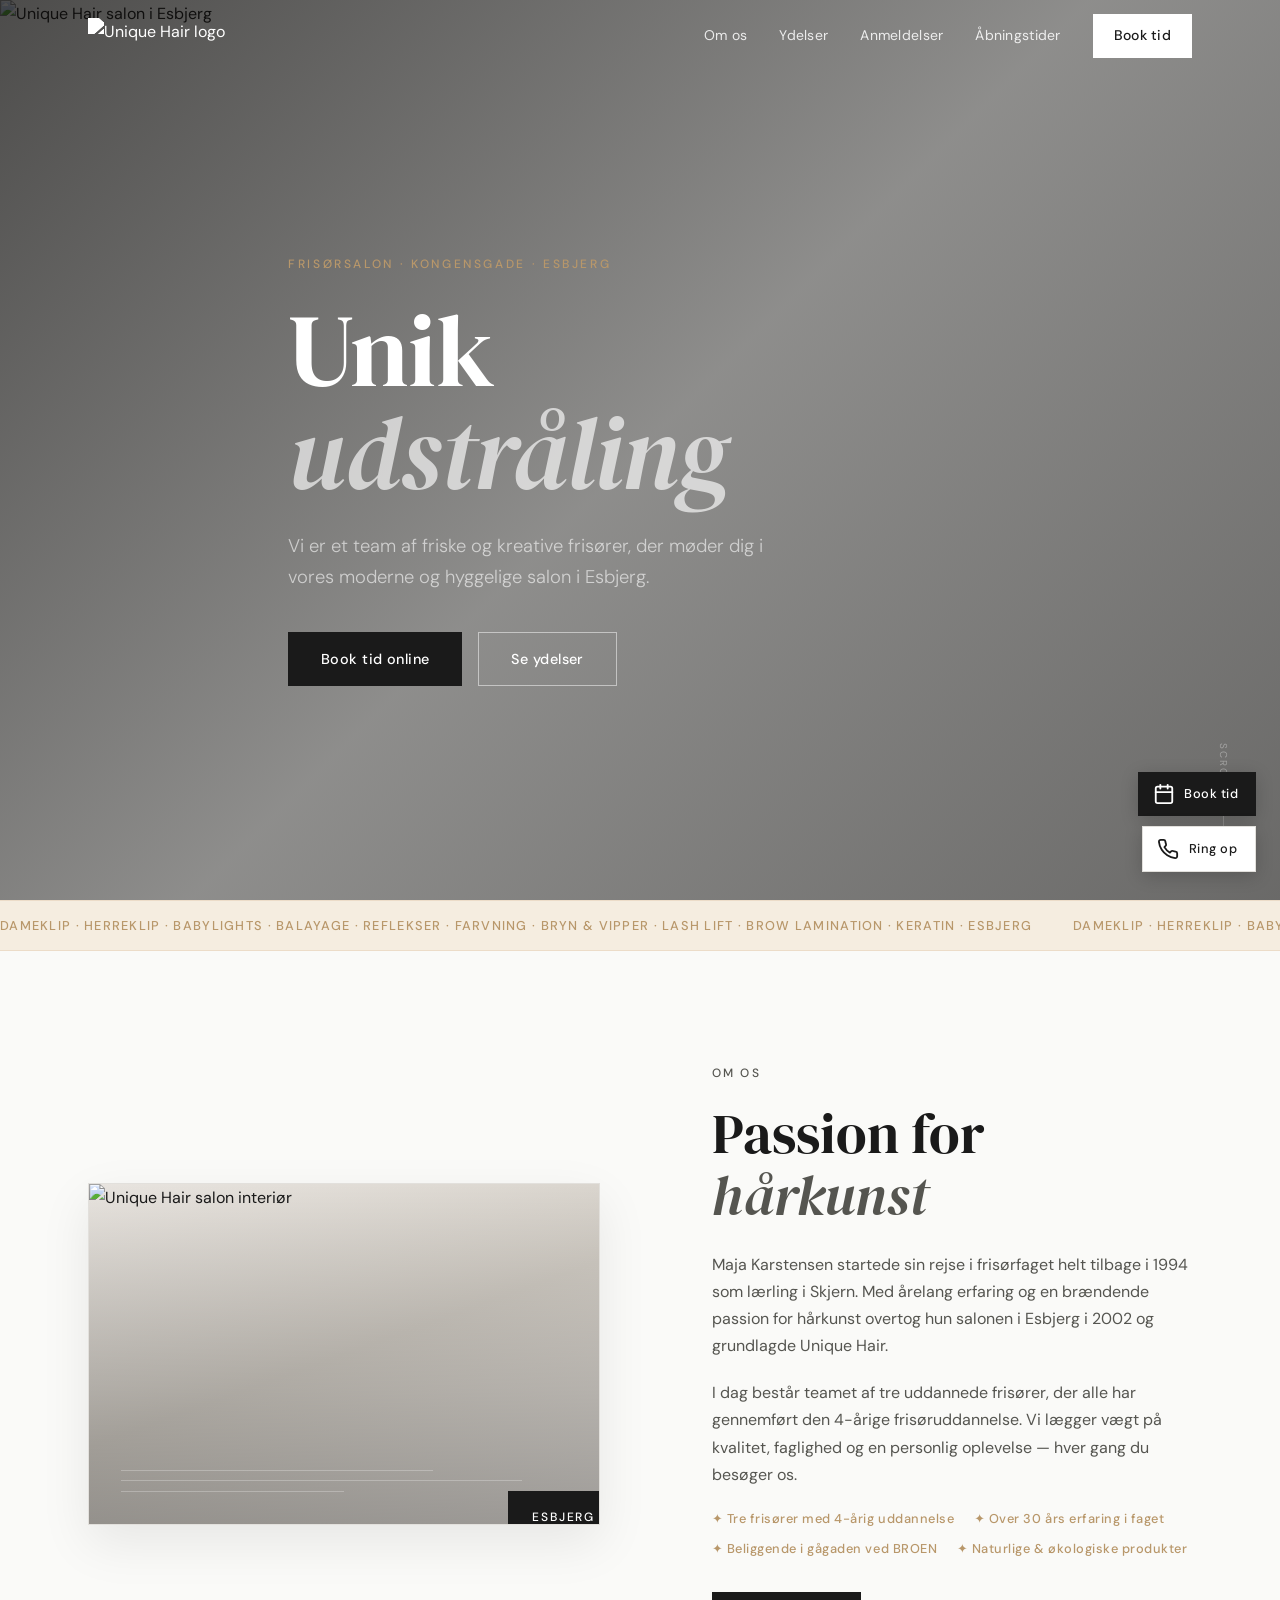
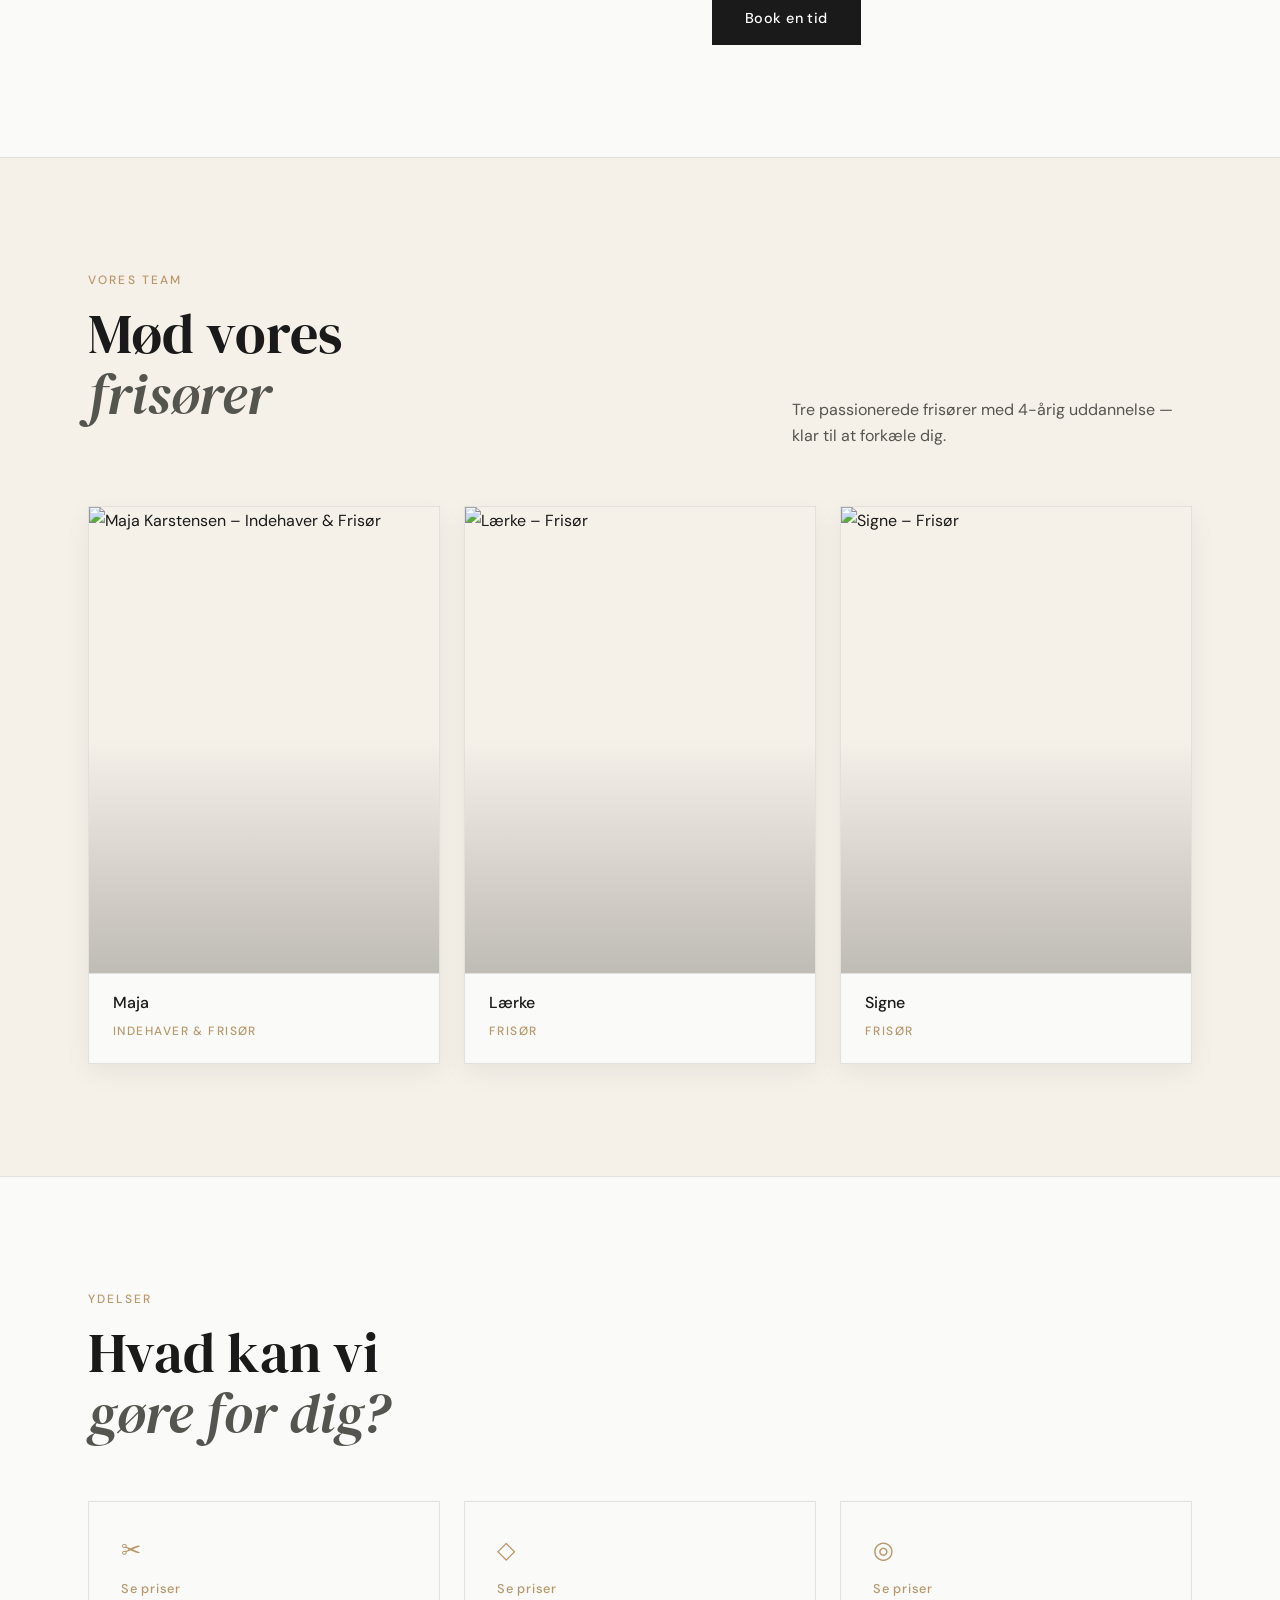
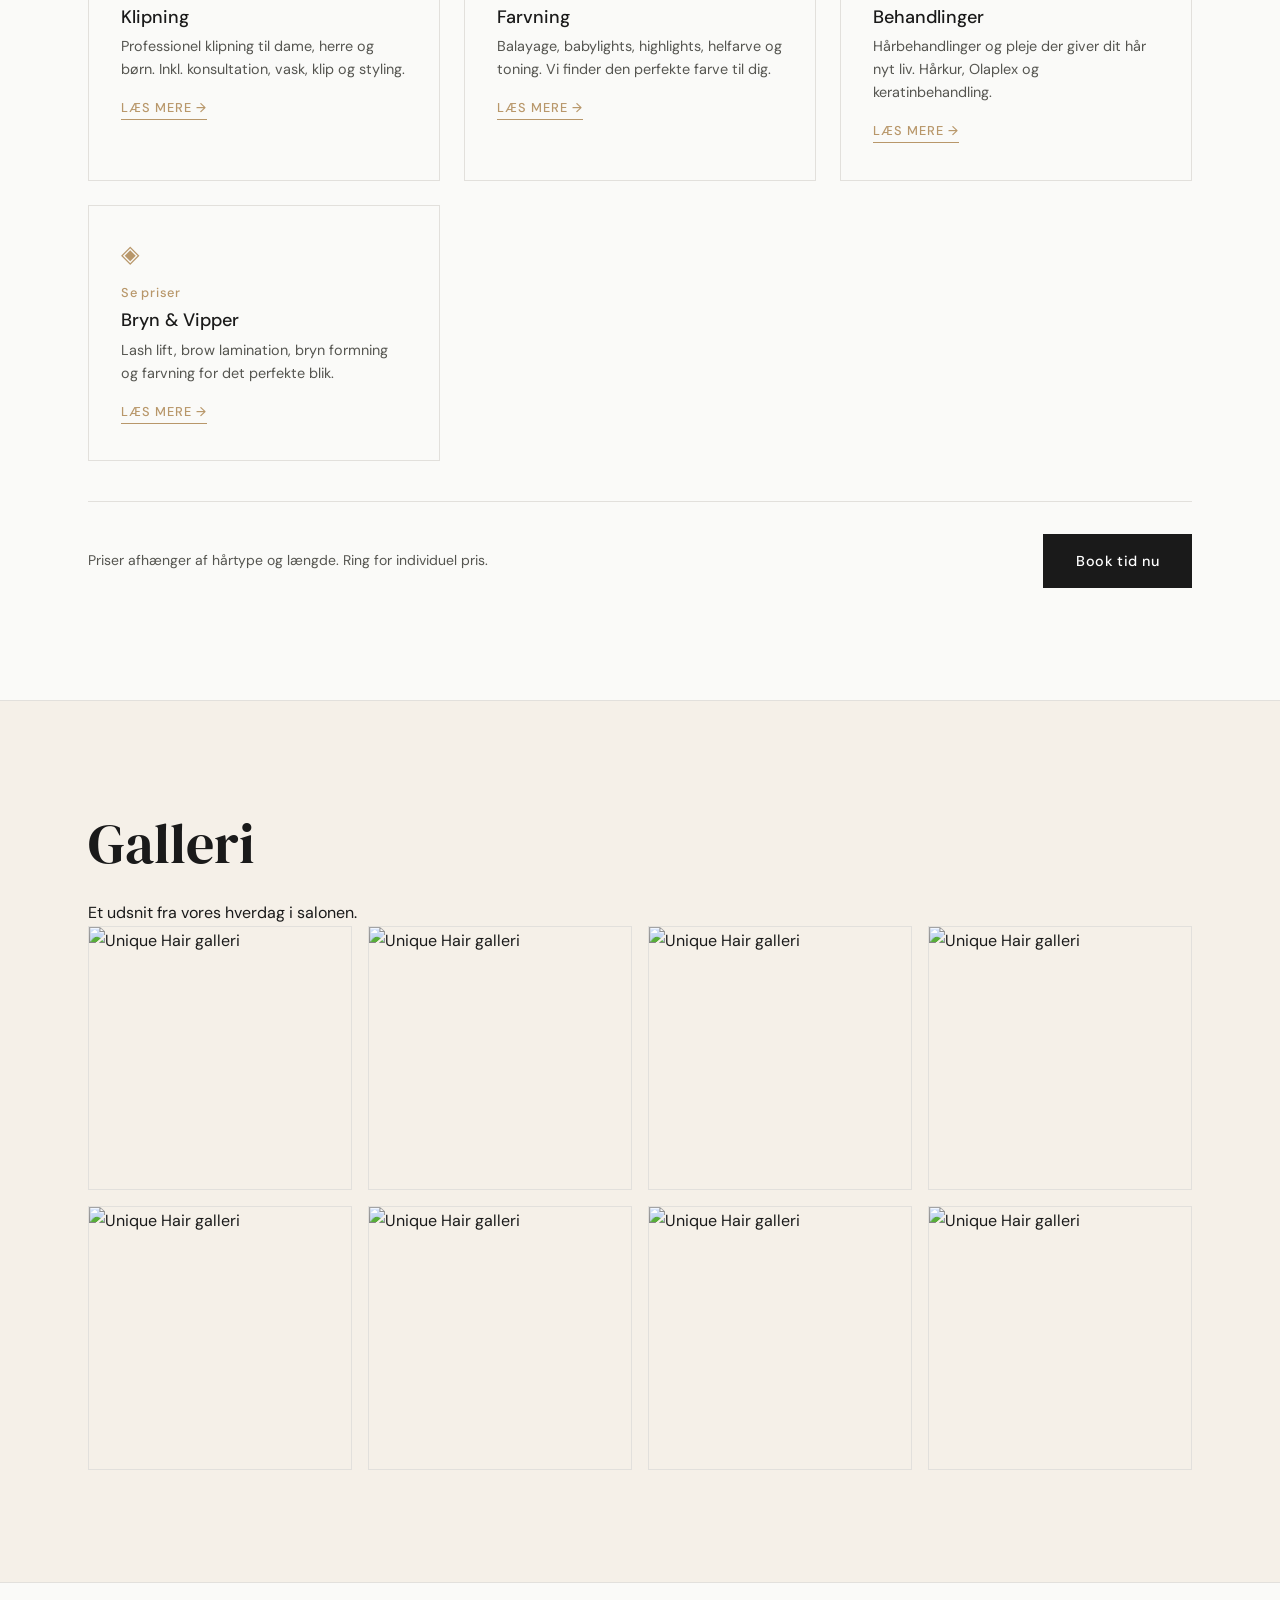
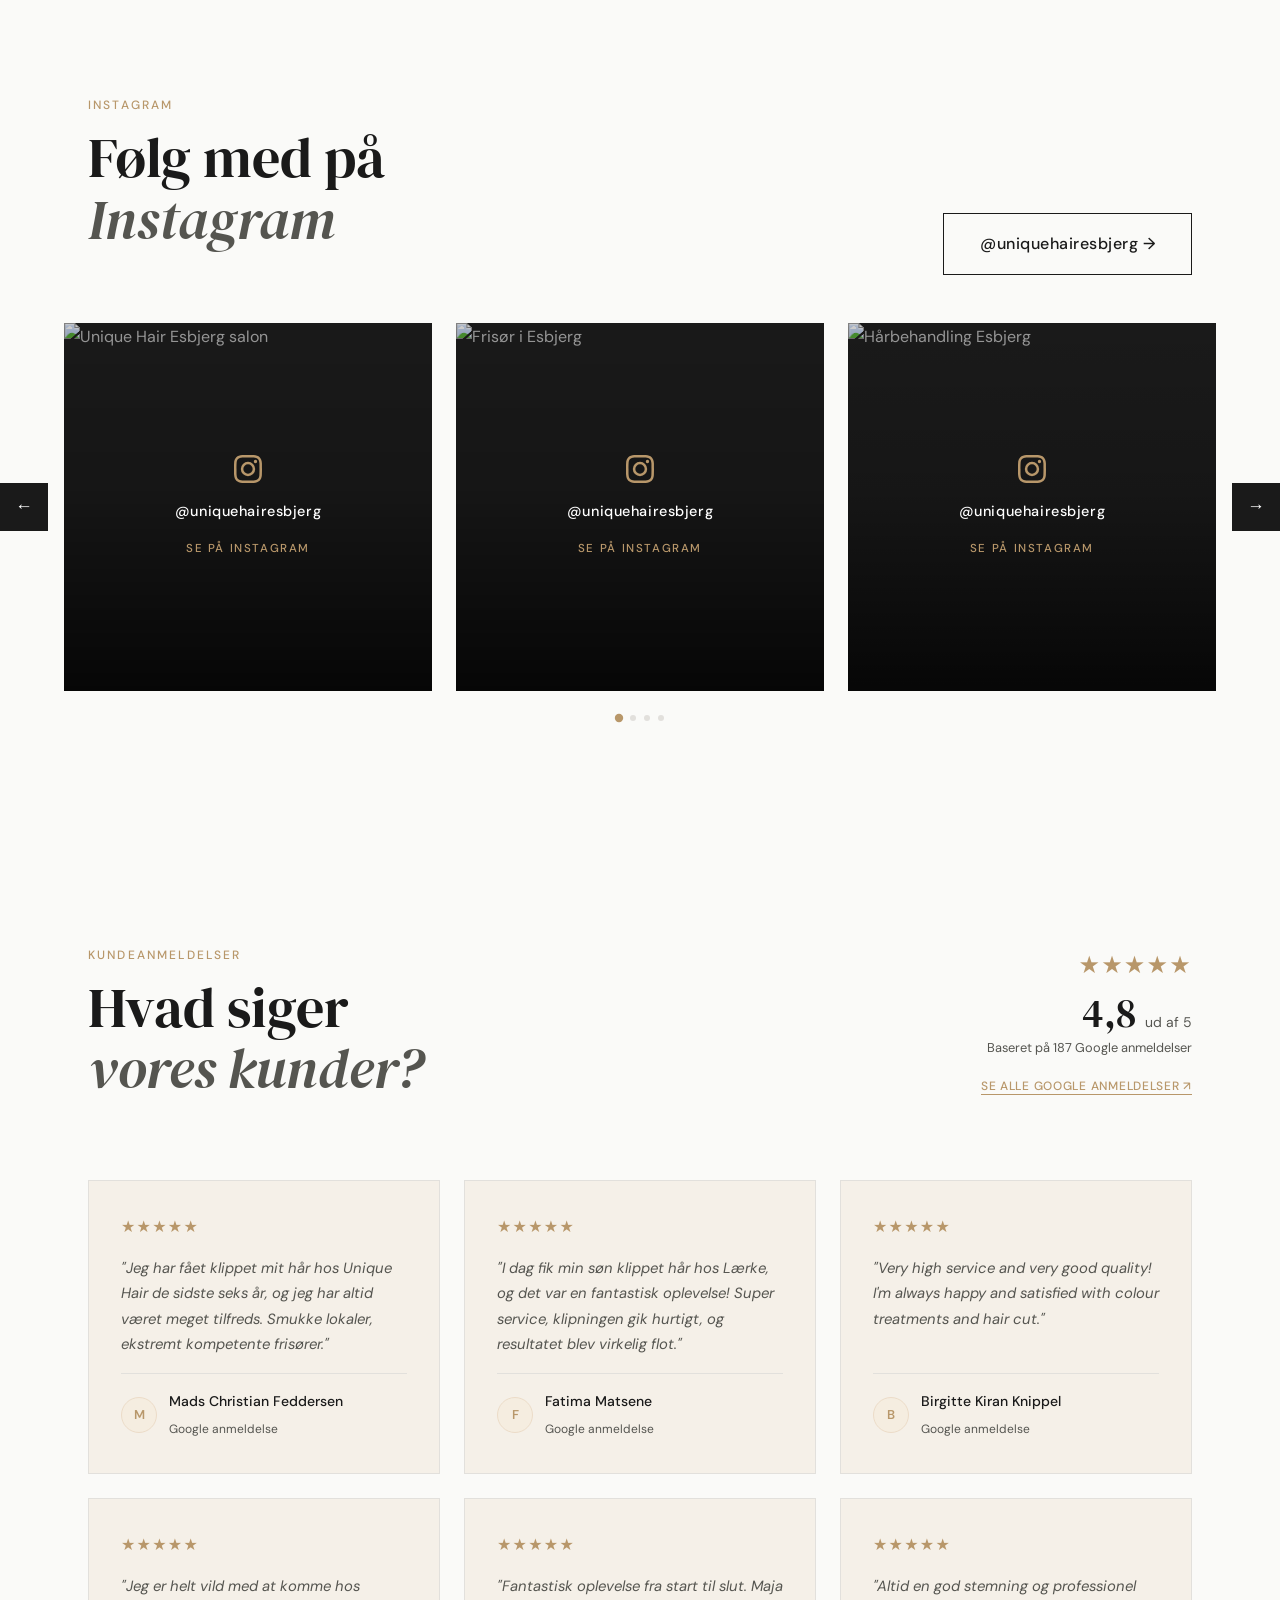
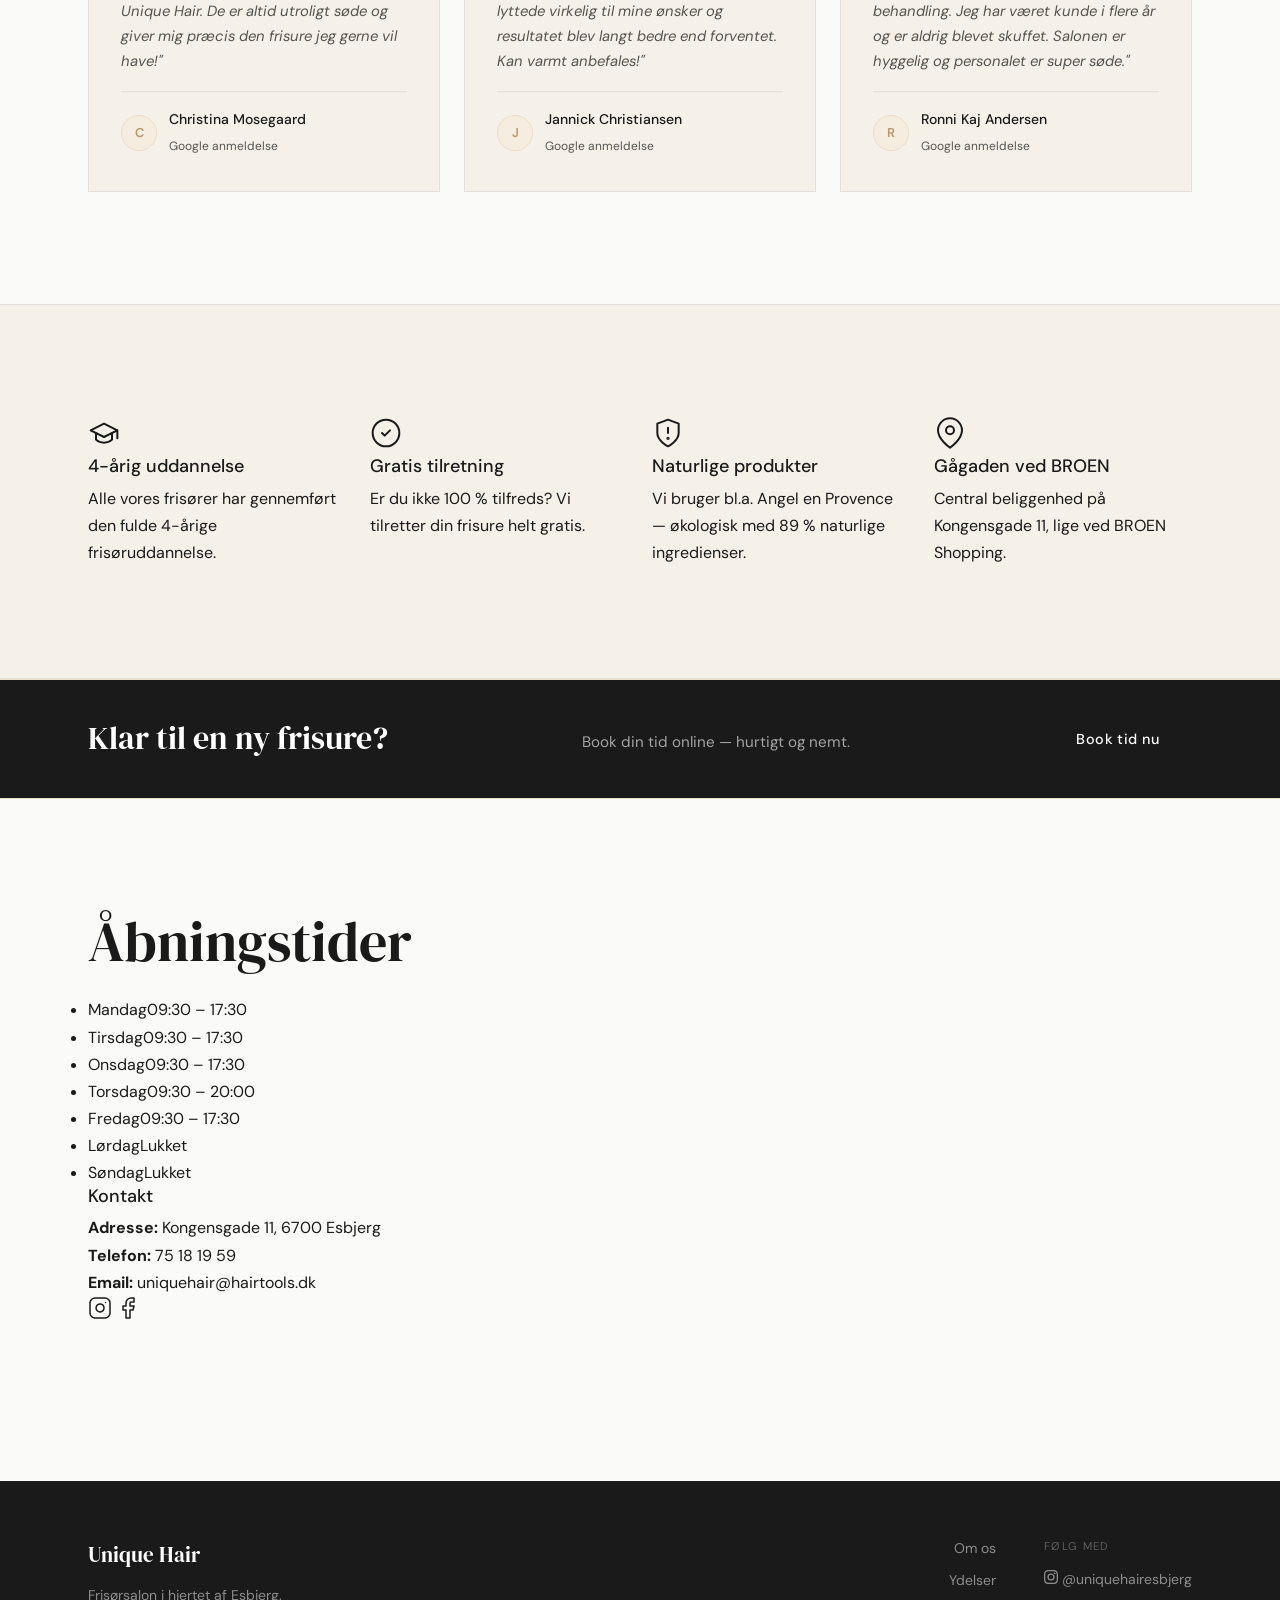
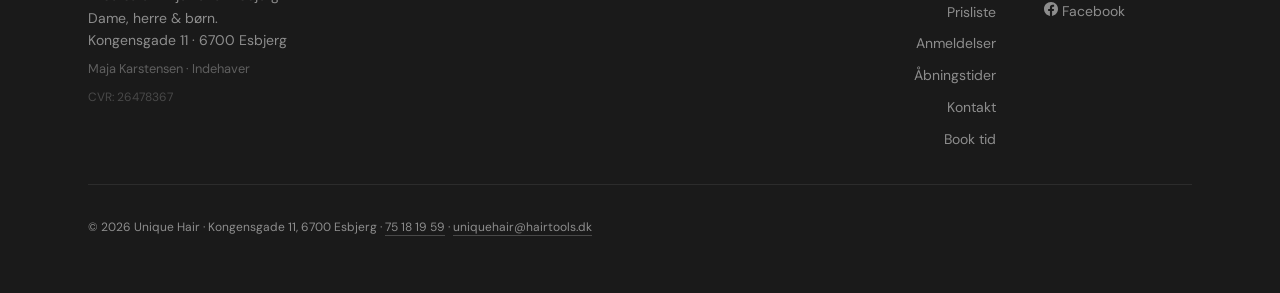
==== commit 8073bfdb: "Update layout to match Horsens site style Nav, Om os, Team, Ydelser, Footer sections restructured.  " ====
--- a/index.html
+++ b/index.html
@@ -150,24 +150,30 @@
 
   <!-- ============ ABOUT ============ -->
   <section class="about section" id="om-os">
-    <div class="container">
-      <div class="about__grid">
-        <div class="about__img-wrap reveal">
-          <img src="https://uniquehair.dk/wp-content/uploads/2024/10/1G1A9721-scaled.jpg" alt="Unique Hair salon interiør" class="about__img" loading="lazy">
-          <span class="about__tag">Siden 2002</span>
-        </div>
-        <div class="about__text reveal delay-1">
-          <h2 class="section__title">Om Unique Hair</h2>
-          <p>Maja Karstensen startede sin rejse i fris&oslash;rfaget helt tilbage i 1994 som l&aelig;rling i Skjern. Med &aring;relang erfaring og en br&aelig;ndende passion for h&aring;rkunst overtog hun salonen i Esbjerg i 2002 og grundlagde Unique Hair.</p>
-          <p>I dag best&aring;r teamet af tre uddannede fris&oslash;rer, der alle har gennemf&oslash;rt den 4-&aring;rige fris&oslash;ruddannelse. Vi l&aelig;gger v&aelig;gt p&aring; kvalitet, faglighed og en personlig oplevelse &mdash; hver gang du bes&oslash;ger os.</p>
-          <ul class="about__credentials">
-            <li>Tre fris&oslash;rer med 4-&aring;rig uddannelse</li>
-            <li>Over 30 &aring;rs erfaring i faget</li>
-            <li>Beliggende i g&aring;gaden ved BROEN</li>
-            <li>Naturlige &amp; &oslash;kologiske produkter</li>
-          </ul>
-          <a href="om-os.html" class="btn btn--secondary">L&aelig;s mere om os</a>
-        </div>
+    <div class="container about__grid">
+      <div class="about__visual reveal">
+        <div class="about__img-wrap">
+          <img src="https://uniquehair.dk/wp-content/uploads/2024/10/1G1A9721-scaled.jpg" alt="Unique Hair salon interi&oslash;r" class="about__img" loading="lazy">
+          <div class="about__img-lines">
+            <div class="line"></div>
+            <div class="line"></div>
+            <div class="line"></div>
+          </div>
+          <div class="about__tag">Esbjerg</div>
+        </div>
+      </div>
+      <div class="about__text">
+        <p class="section-label reveal">Om os</p>
+        <h2 class="reveal delay-1">Passion for<br><em>h&aring;rkunst</em></h2>
+        <p class="reveal delay-2">Maja Karstensen startede sin rejse i fris&oslash;rfaget helt tilbage i 1994 som l&aelig;rling i Skjern. Med &aring;relang erfaring og en br&aelig;ndende passion for h&aring;rkunst overtog hun salonen i Esbjerg i 2002 og grundlagde Unique Hair.</p>
+        <p class="reveal delay-3">I dag best&aring;r teamet af tre uddannede fris&oslash;rer, der alle har gennemf&oslash;rt den 4-&aring;rige fris&oslash;ruddannelse. Vi l&aelig;gger v&aelig;gt p&aring; kvalitet, faglighed og en personlig oplevelse &mdash; hver gang du bes&oslash;ger os.</p>
+        <div class="about__creds reveal delay-4">
+          <span class="about__cred">&#10022; Tre fris&oslash;rer med 4-&aring;rig uddannelse</span>
+          <span class="about__cred">&#10022; Over 30 &aring;rs erfaring i faget</span>
+          <span class="about__cred">&#10022; Beliggende i g&aring;gaden ved BROEN</span>
+          <span class="about__cred">&#10022; Naturlige &amp; &oslash;kologiske produkter</span>
+        </div>
+        <a href="https://salonbook.one/?uniquehair#/" target="_blank" rel="noopener" class="btn btn--primary reveal delay-4">Book en tid</a>
       </div>
     </div>
   </section>
@@ -175,29 +181,40 @@
   <!-- ============ TEAM ============ -->
   <section class="team section" id="team">
     <div class="container">
-      <h2 class="section__title reveal">Mød teamet</h2>
-      <p class="section__sub reveal delay-1">Tre passionerede fris&oslash;rer &mdash; klar til at forkæle dig.</p>
+      <div class="team__header">
+        <div>
+          <p class="section-label reveal">Vores Team</p>
+          <h2 class="reveal delay-1">M&oslash;d vores<br><em>fris&oslash;rer</em></h2>
+        </div>
+        <p class="team__intro reveal delay-2">Tre passionerede fris&oslash;rer med 4-&aring;rig uddannelse &mdash; klar til at forkæle dig.</p>
+      </div>
       <div class="team__grid">
-        <div class="team__card reveal delay-1">
-          <div class="team__img-wrap">
-            <img src="https://uniquehair.dk/wp-content/uploads/2024/10/1G1A9335-scaled.jpg" alt="Maja Karstensen – Indehaver & Frisør" class="team__img" loading="lazy">
-          </div>
-          <h3 class="team__name">Maja</h3>
-          <p class="team__role">Indehaver &amp; Fris&oslash;r</p>
-        </div>
-        <div class="team__card reveal delay-2">
-          <div class="team__img-wrap">
-            <img src="https://uniquehair.dk/wp-content/uploads/2024/10/1G1A9483-scaled.jpg" alt="Lærke – Frisør" class="team__img" loading="lazy">
-          </div>
-          <h3 class="team__name">L&aelig;rke</h3>
-          <p class="team__role">Fris&oslash;r</p>
-        </div>
-        <div class="team__card reveal delay-3">
-          <div class="team__img-wrap">
-            <img src="https://uniquehair.dk/wp-content/uploads/2024/10/1G1A9542-scaled.jpg" alt="Signe – Frisør" class="team__img" loading="lazy">
-          </div>
-          <h3 class="team__name">Signe</h3>
-          <p class="team__role">Fris&oslash;r</p>
+        <div class="team-card reveal">
+          <div class="team-card__photo-wrap">
+            <img src="https://uniquehair.dk/wp-content/uploads/2024/10/1G1A9335-scaled.jpg" alt="Maja Karstensen &ndash; Indehaver &amp; Fris&oslash;r" class="team-card__photo" loading="lazy">
+          </div>
+          <div class="team-card__info">
+            <h3>Maja</h3>
+            <span class="team-card__role">Indehaver &amp; Fris&oslash;r</span>
+          </div>
+        </div>
+        <div class="team-card reveal delay-1">
+          <div class="team-card__photo-wrap">
+            <img src="https://uniquehair.dk/wp-content/uploads/2024/10/1G1A9483-scaled.jpg" alt="L&aelig;rke &ndash; Fris&oslash;r" class="team-card__photo" loading="lazy">
+          </div>
+          <div class="team-card__info">
+            <h3>L&aelig;rke</h3>
+            <span class="team-card__role">Fris&oslash;r</span>
+          </div>
+        </div>
+        <div class="team-card reveal delay-2">
+          <div class="team-card__photo-wrap">
+            <img src="https://uniquehair.dk/wp-content/uploads/2024/10/1G1A9542-scaled.jpg" alt="Signe &ndash; Fris&oslash;r" class="team-card__photo" loading="lazy">
+          </div>
+          <div class="team-card__info">
+            <h3>Signe</h3>
+            <span class="team-card__role">Fris&oslash;r</span>
+          </div>
         </div>
       </div>
     </div>
@@ -535,43 +552,37 @@
 
   <!-- ============ FOOTER ============ -->
   <footer class="footer">
-    <div class="container">
-      <div class="footer__grid">
-        <div class="footer__brand">
-          <img src="https://uniquehair.dk/wp-content/uploads/2025/02/uh-black.png" alt="Unique Hair logo" class="footer__logo" loading="lazy">
-          <p>Fris&oslash;rsalon i hjertet af Esbjerg siden 2002. Tre uddannede fris&oslash;rer klar til at give dig den bedste oplevelse.</p>
-        </div>
-        <div class="footer__links">
-          <h4>Sider</h4>
-          <ul>
-            <li><a href="index.html">Forside</a></li>
-            <li><a href="om-os.html">Om os</a></li>
-            <li><a href="prisliste.html">Prisliste</a></li>
-            <li><a href="info.html">Info</a></li>
-          </ul>
-        </div>
-        <div class="footer__links">
-          <h4>Ydelser</h4>
-          <ul>
-            <li><a href="ydelser/klipning.html">Klipning</a></li>
-            <li><a href="ydelser/farvning.html">Farvning</a></li>
-            <li><a href="ydelser/bryn-vipper.html">Bryn &amp; Vipper</a></li>
-            <li><a href="ydelser/behandlinger.html">Behandlinger</a></li>
-          </ul>
-        </div>
-        <div class="footer__links">
-          <h4>Kontakt</h4>
-          <ul>
-            <li>Kongensgade 11</li>
-            <li>6700 Esbjerg</li>
-            <li><a href="tel:+4575181959">75 18 19 59</a></li>
-            <li><a href="mailto:uniquehair@hairtools.dk">uniquehair@hairtools.dk</a></li>
-          </ul>
-        </div>
-      </div>
-      <div class="footer__bottom">
-        <p>CVR: 26478367 &middot; &copy; 2026 Unique Hair Esbjerg. Alle rettigheder forbeholdes.</p>
-      </div>
+    <div class="container footer__inner">
+      <div class="footer__brand">
+        <span class="footer__logo">Unique Hair</span>
+        <p>Fris&oslash;rsalon i hjertet af Esbjerg.<br>Dame, herre &amp; b&oslash;rn.</p>
+        <p>Kongensgade 11 &middot; 6700 Esbjerg</p>
+        <p class="footer__note">Maja Karstensen &middot; Indehaver</p>
+        <p class="footer__cvr">CVR: 26478367</p>
+      </div>
+      <div class="footer__links">
+        <a href="#om-os">Om os</a>
+        <a href="#ydelser">Ydelser</a>
+        <a href="prisliste.html">Prisliste</a>
+        <a href="#anmeldelser">Anmeldelser</a>
+        <a href="#aabent">&Aring;bningstider</a>
+        <a href="info.html">Kontakt</a>
+        <a href="https://salonbook.one/?uniquehair#/" target="_blank" rel="noopener">Book tid</a>
+      </div>
+      <div class="footer__social">
+        <p class="footer__social-label">F&oslash;lg med</p>
+        <div class="footer__social-links">
+          <a href="https://www.instagram.com/uniquehairesbjerg/" target="_blank" rel="noopener">
+            <svg width="14" height="14" viewBox="0 0 24 24" fill="currentColor" aria-hidden="true"><path d="M12 2.163c3.204 0 3.584.012 4.85.07 3.252.148 4.771 1.691 4.919 4.919.058 1.265.069 1.645.069 4.849 0 3.205-.012 3.584-.069 4.849-.149 3.225-1.664 4.771-4.919 4.919-1.266.058-1.644.07-4.85.07-3.204 0-3.584-.012-4.849-.07-3.26-.149-4.771-1.699-4.919-4.92-.058-1.265-.07-1.644-.07-4.849 0-3.204.013-3.583.07-4.849.149-3.227 1.664-4.771 4.919-4.919 1.266-.057 1.645-.069 4.849-.069zM12 0C8.741 0 8.333.014 7.053.072 2.695.272.273 2.69.073 7.052.014 8.333 0 8.741 0 12c0 3.259.014 3.668.072 4.948.2 4.358 2.618 6.78 6.98 6.98C8.333 23.986 8.741 24 12 24c3.259 0 3.668-.014 4.948-.072 4.354-.2 6.782-2.618 6.979-6.98.059-1.28.073-1.689.073-4.948 0-3.259-.014-3.667-.072-4.947-.196-4.354-2.617-6.78-6.979-6.98C15.668.014 15.259 0 12 0zm0 5.838a6.162 6.162 0 100 12.324 6.162 6.162 0 000-12.324zM12 16a4 4 0 110-8 4 4 0 010 8zm6.406-11.845a1.44 1.44 0 100 2.881 1.44 1.44 0 000-2.881z"/></svg>
+            @uniquehairesbjerg
+          </a>
+          <a href="https://www.facebook.com/uniquehairesbjerg/" target="_blank" rel="noopener">
+            <svg width="14" height="14" viewBox="0 0 24 24" fill="currentColor" aria-hidden="true"><path d="M24 12.073c0-6.627-5.373-12-12-12s-12 5.373-12 12c0 5.99 4.388 10.954 10.125 11.854v-8.385H7.078v-3.47h3.047V9.43c0-3.007 1.792-4.669 4.533-4.669 1.312 0 2.686.235 2.686.235v2.953H15.83c-1.491 0-1.956.925-1.956 1.874v2.25h3.328l-.532 3.47h-2.796v8.385C19.612 23.027 24 18.062 24 12.073z"/></svg>
+            Facebook
+          </a>
+        </div>
+      </div>
+      <p class="footer__copy">&copy; 2026 Unique Hair &middot; Kongensgade 11, 6700 Esbjerg &middot; <a href="tel:+4575181959">75 18 19 59</a> &middot; <a href="mailto:uniquehair@hairtools.dk">uniquehair@hairtools.dk</a></p>
     </div>
   </footer>
 
--- a/css/style.css
+++ b/css/style.css
@@ -1137,6 +1137,29 @@
   transition: color var(--dur-fast);
 }
 .footer__copy a:hover { color: var(--c-white); }
+.footer__note {
+  margin-top: 0.5rem;
+  font-size: 0.8rem !important;
+  opacity: 0.6;
+}
+.footer__social-label {
+  font-size: 0.7rem;
+  letter-spacing: 0.12em;
+  text-transform: uppercase;
+  color: rgba(255,255,255,0.3);
+  margin-bottom: 0.75rem;
+}
+.footer__social-links {
+  display: flex;
+  flex-direction: column;
+  gap: 0.5rem;
+}
+.footer__social-links a {
+  font-size: 0.875rem;
+  color: rgba(255,255,255,0.5);
+  transition: color var(--dur-fast);
+}
+.footer__social-links a:hover { color: var(--c-white); }
 
 /* ════════════════════════════════
    FLYDENDE HURTIGKNAPPER (FAB)
